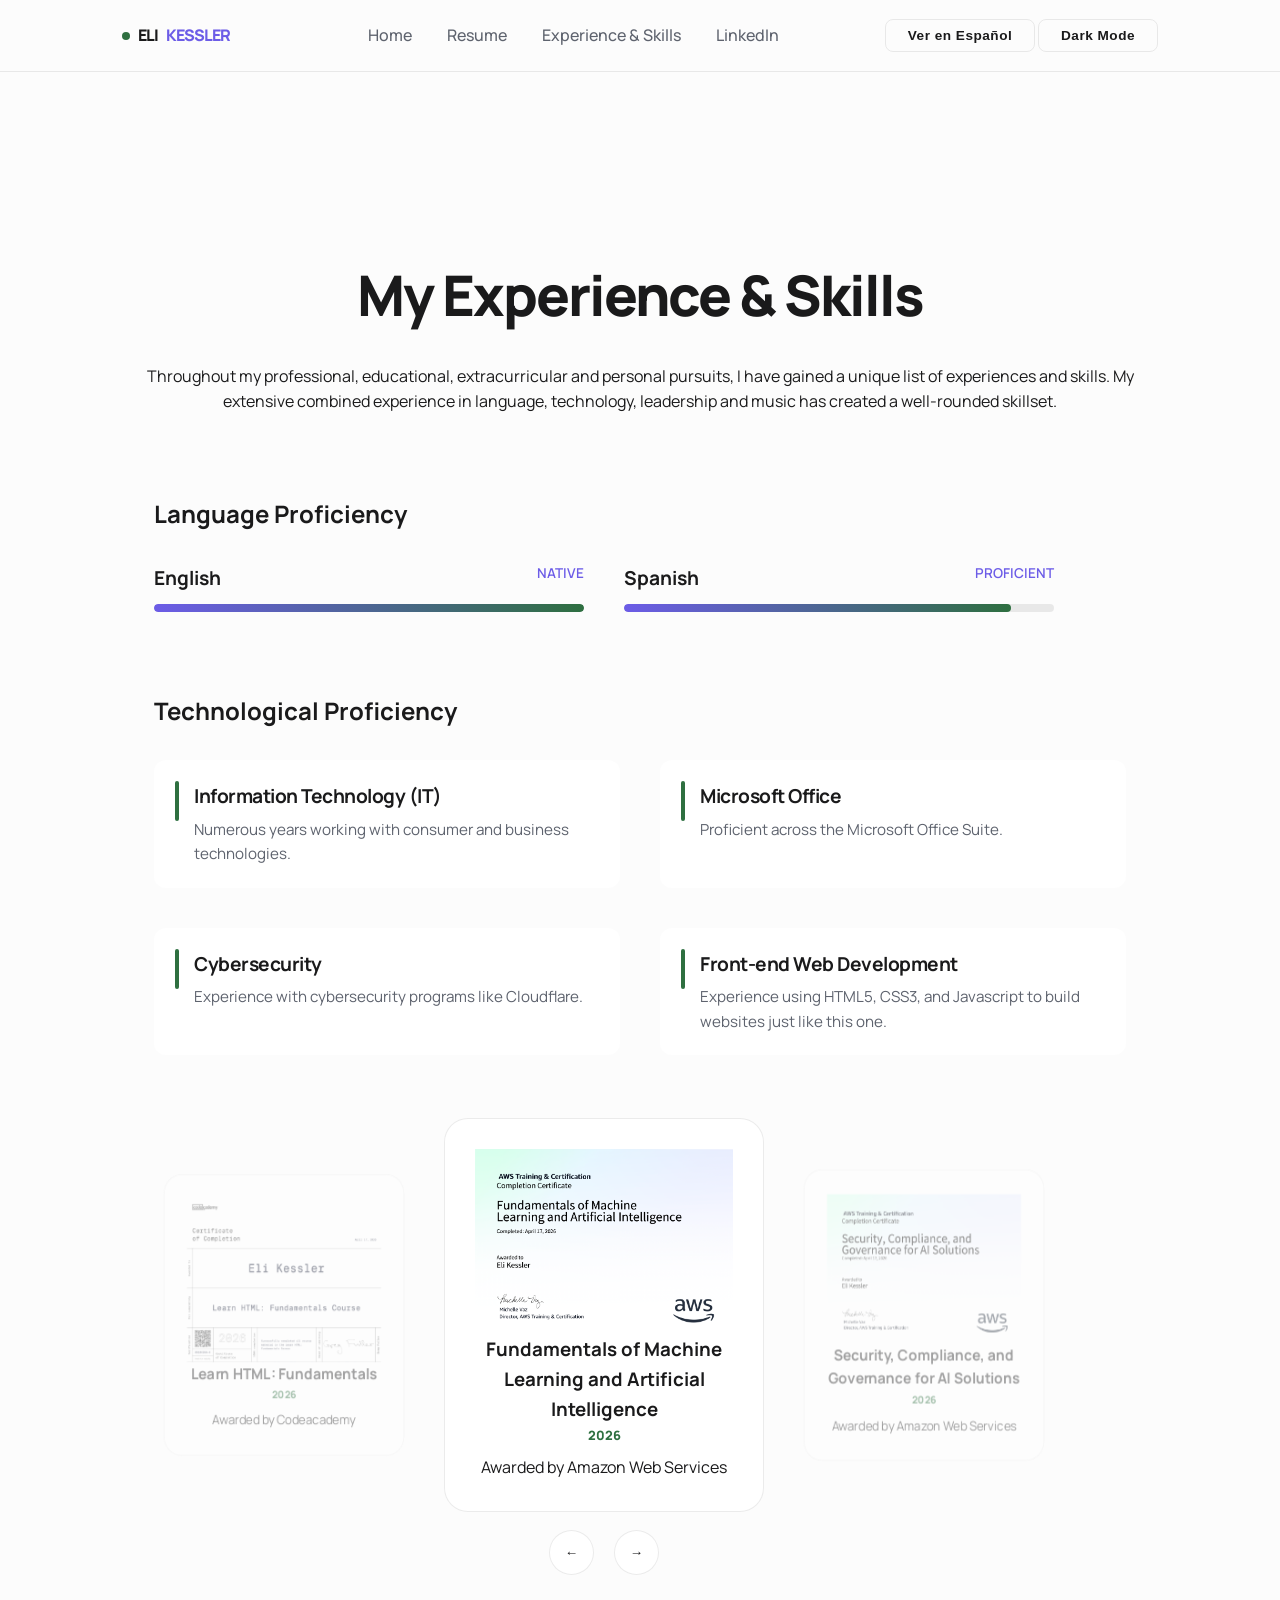
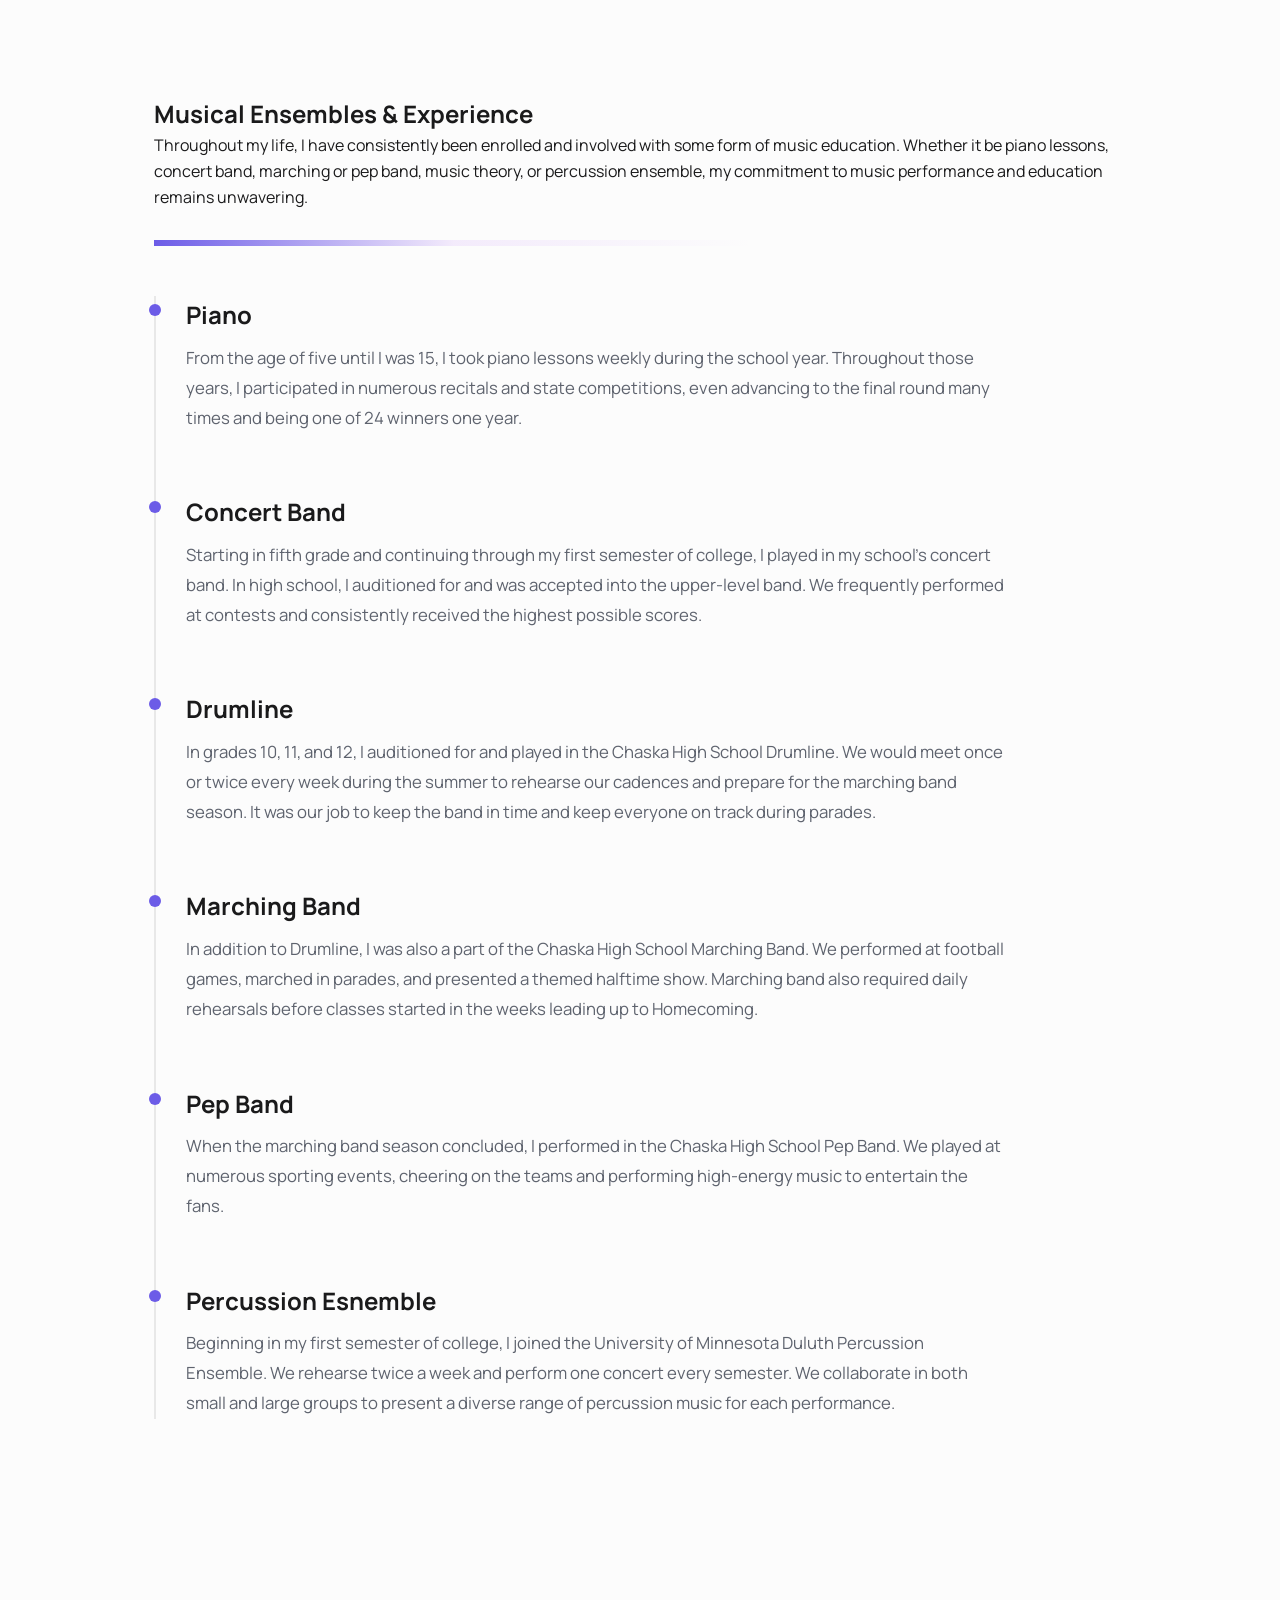
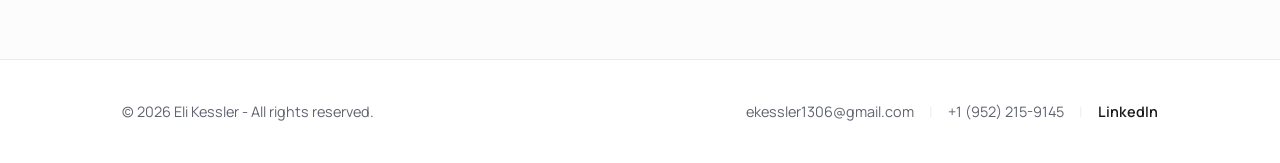
==== experience.html @ dd764b39 "Update experience.html" ====
<!DOCTYPE html>
<html lang="en">
<head>
    <meta charset="UTF-8">
    <meta name="viewport" content="width=device-width, initial-scale=1.0">
    <title>Eli Kessler | Portfolio</title>
    <link rel="stylesheet" href="css/style.css">
    <script>
        (function() {
            const savedTheme = localStorage.getItem('theme') || 'light';
            document.documentElement.setAttribute('data-theme', savedTheme);
        })();
    </script>
</head>
<body>

<header class="main-header">
    <div class="header-container">
        <a href="/" class="logo">
            <span class="logo-dot"></span> ELI<span>KESSLER</span>
        </a>

        <nav class="nav-links">
            <a href="/" data-en="Home" data-es="Inicio">Home</a>
            <a href="resume" data-en="Resume" data-es="Currículum">Resume</a>
            <a href="experience" data-en="Experience & Skills" data-es="Experiencia y Habilidades">Experience & Skills</a>
            <a href="https://linkedin.com/in/kesslere" target="_blank" class="nav-linkedin">LinkedIn</a>
        </nav>

        <div class="header-actions">
            <div class="page-settings">
                <button id="lang-toggle" class="settings-btn lang-btn">
                    <span id="lang-label" data-en="Ver en Español" data-es="View in English">Ver en Español</span>
                </button>
                <button id="theme-toggle" class="settings-btn theme-btn">
                    <span id="theme-label" data-en="Dark Mode" data-es="Modo Oscuro">Dark Mode</span>
                </button>
            </div>

            <button id="menu-toggle" class="mobile-menu-toggle" aria-label="Menu">
                <span id="menu-icon">☰</span>
            </button>
        </div>
    </div>
</header>

<div id="mobile-overlay" class="mobile-overlay">
    <nav class="mobile-nav-links">
        <a href="/" data-en="Home" data-es="Inicio">Home</a>
        <a href="resume" data-en="Resume" data-es="Currículum">Resume</a>
        <a href="experience" data-en="Experience & Skills" data-es="Experiencia y Habilidades">Experience & Skills</a>
        <a href="https://linkedin.com/in/kesslere" target="_blank">LinkedIn</a>
    </nav>
</div>

<main class="experience-page">
  <section class="experience-intro">
    <h1 data-en="My Experience & Skills" data-es="Mis Experiencias y Habilidades">
        Experience & Projects
    </h1>
    <p data-en="Throughout my professional, educational, extracurricular and personal pursuits, I have gained a unique list of experiences and skills. My extensive combined experience in language, technology, leadership and music has created a well-rounded skillset." data-es="A lo largo de mis actividades profesionales, educativas, extracurriculares y personales, he obtenido una lista única de experiencias y habilidades. Mi extensa experiencia en idiomas, tecnología, liderazgo y música ha creado un conjunto de competencias muy completo.">
        Throughout my professional, educational, extracurricular and personal pursuits, I have gained a unique list of experiences and skills. My extensive experience in language, technology, leadership and music has created a well-rounded skillset.
    </p>
</section>

    <section class="language-section">
    <div class="section-header-music">
        <h2 data-en="Language Proficiency" data-es="Competencia Lingüística">Language Proficiency</h2>
        <div class="header-line"></div>
    </div>

    <div class="language-grid">
        <div class="lang-item">
            <div class="lang-info">
                <span class="lang-name" data-en="English" data-es="Inglés">English</span>
                <span class="lang-level" data-en="Native" data-es="Nativo">Native</span>
            </div>
            <div class="progress-bar">
                <div class="progress-fill" data-percent="100%"></div>
             </div>
        </div>

        <div class="lang-item">
            <div class="lang-info">
                <span class="lang-name" data-en="Spanish" data-es="Español">Spanish</span>
                <span class="lang-level" data-en="Proficient" data-es="Competente">Proficient</span>
            </div>
            <div class="progress-bar">
                <div class="progress-fill" data-percent="90%"></div>
            </div>
        </div>
    </div>

</section>
   <section class="tech-section">
    <div class="section-header-music">
        <h2 data-en="Technological Proficiency" data-es="Competencia Tecnológica">Technological Proficiency</h2>
        <div class="header-line"></div>
    </div>

    <div class="tech-list-container">
        <div class="tech-item">
            <div class="tech-accent"></div>
            <div class="tech-details">
                <h3 data-en="Information Technology (IT)" data-es="Tecnologías de la Información (TI)">Information Technology (IT)</h3>
                <p data-en="Numerous years working with consumer and business technologies." data-es="Numerosos años trabajando con tecnologías empresariales y de consumo.">Numerous years working with consumer and business technologies.</p>
            </div>
        </div>

        <div class="tech-item">
            <div class="tech-accent"></div>
            <div class="tech-details">
                <h3 data-en="Microsoft Office" data-es="Microsoft Office">Microsoft Office</h3>
                <p data-en="Proficient across the Microsoft Office Suite." data-es="Competente con la suite de Microsoft Office.">Proficient across the Microsoft Office Suite.</p>
            </div>
        </div>

        <div class="tech-item">
            <div class="tech-accent"></div>
            <div class="tech-details">
                <h3 data-en="Cybersecurity" data-es="Ciberseguridad">Cybersecurity</h3>
                <p data-en="Experience with cybersecurity programs like Cloudflare." data-es="Experiencia con programas de ciberseguridad como Cloudflare.">Experience with cybersecurity programs like Cloudflare.</p>
            </div>
        </div>

        <div class="tech-item">
            <div class="tech-accent"></div>
            <div class="tech-details">
                <h3 data-en="Front-end Web Development" data-es="Desarrollo Web Front-end">Front-end Web Development</h3>
                <p data-en="Experience using HTML5, CSS3, and Javascript to build websites just like this one." data-es="Experiencia utilizando HTML5, CSS3 y JavaScript para desarrollar sitios web como este.">Experience using HTML5, CSS3, and Javascript to build websites just like this one.</p>
            </div>
        </div>
    </div>

<div class="gallery-wrapper">
    <div class="badge-gallery-container">
        <div class="slider-controls">
            <button id="prevBadge" class="slider-btn">←</button>
            <button id="nextBadge" class="slider-btn">→</button>
        </div>

        <div class="badge-slider">
            <div class="badge-item active" data-index="0">
             <img src="assets/AIML.png" alt="Fundamentals of Machine Learning and Artificial Intelligence" class="badge-img">
                <h3 data-en="Fundamentals of Machine Learning and Artificial Intelligence" data-es="Fundamentos de Aprendizaje Automático e Inteligencia Artificial">Fundamentals of Machine Learning and Artificial Intelligence</h3>
                <span class="badge-year">2026</span>
                <p data-en="Awarded by Amazon Web Services" data-es="Otorgado por Amazon Web Services">Awarded by Amazon Web Services</p>
            </div>

            <div class="badge-item next" data-index="1">
                <img src="assets/Security.png" alt="Security, Compliance, and Governance for AI Solutions" class="badge-img">
                <h3 data-en="Security, Compliance, and Governance for AI Solutions" data-es="Seguridad, Cumplimiento y Gobernanza para Soluciones de IA">Security, Compliance, and Governance for AI Solutions</h3>
                <span class="badge-year">2026</span>
                <p data-en="Awarded by Amazon Web Services" data-es="Otorgado por Amazon Web Services">Awarded by Amazon Web Services</p>
            </div>

            <div class="badge-item hidden" data-index="2">
                <img src="assets/ResAI.png" alt="Responsible Artificial Intelligence Practices" class="badge-img">
                <h3 data-en="Responsible Artificial Intelligence Practices" data-es="Practicas Responsables del Inteligencia Artificial">Responsible Artificial Intelligence Practices</h3>
                <span class="badge-year">2026</span>
                <p data-en="Awarded by Amazon Web Services" data-es="Otorgado por Amazon Web Services"> Awarded by Amazon Web Services</p>
            </div>
            <div class="badge-item hidden" data-index="3">
                <img src="assets/Cyber.png" alt="AWS Security Best Practices: Network Infrastructure" class="badge-img">
                <h3 data-en="AWS Security Best Practices: Network Infrastructure" data-es="Mejores Prácticas de Seguridad de AWS: Infraestructura de Red">AWS Security Best Practices: Network Infrastructure</h3>
                <span class="badge-year">2026</span>
                <p data-en="Awarded by Amazon Web Services" data-es="Otorgado por Amazon Web Services"> Awarded by Amazon Web Services</p>
            </div>
             <div class="badge-item hidden" data-index="4">
                <img src="assets/CSS.png" alt="Codeacademy CSS Fundamentals" class="badge-img">
                <h3 data-en="Learn CSS: Fundamentals" data-es="Aprendizaje de CSS: Fundamentos">Learn CSS: Fundamentals</h3>
                <span class="badge-year">2026</span>
                <p data-en="Awarded by Codeacademy" data-es="Otorgado por Codeacademy"> Awarded by Codeacademy</p>
            </div>
             <div class="badge-item hidden" data-index="5">
                <img src="assets/HTML.png" alt="Codeacademy HTML Fundamentals" class="badge-img">
                <h3 data-en="Learn HTML: Fundamentals" data-es="Aprendizaje de HTML: Fundamentos">Learn HTML: Fundamentals</h3>
                <span class="badge-year">2026</span>
                <p data-en="Awarded by Codeacademy" data-es="Otorgado por Codeacademy"> Awarded by Codeacademy</p>
            </div>
        </div>
    </div>
</div>
</section>
  <section class="music-section">
    <div class="section-header-music">
        <h2 data-en="Musical Ensembles & Experience" data-es="Experiencia y Conjuntos Musicales">Musical Ensembles & Experience</h2>
        <p class="section-summary" data-en="Throughout my life, I have consistently been enrolled and involved with some form of music education. Whether it be piano lessons, concert band, marching or pep band, music theory, or percussion ensemble, my commitment to music performance and education remains unwavering." data-es="A lo largo de mi vida, he estado constantemente inscrito e involucrado en alguna forma de educación musical. Ya sea en lecciones de piano, banda de concierto, banda de marcha o de animación, teoría musical o ensamble de percusión, mi compromiso con la interpretación y la educación musical se mantiene inquebrantable.">
            Throughout my life, I have consistently been enrolled and involved with some form of music education. Whether it be piano lessons, concert band, marching or pep band, music theory, or percussion ensemble, my commitment to music performance and education remains unwavering. </p>
        <div class="header-line"></div>
    </div>
<div class="music-divider"></div>
    <div class="music-experience">
        <div class="music-item">
            <div class="music-header">
                <h3 data-en="Piano" data-es="Piano">Piano</h3>
            </div>
            <div class="music-content">
                <p data-en="From the age of five until I was 15, I took piano lessons weekly during the school year. Throughout those years, I participated in numerous recitals and state competitions, even advancing to the final round many times and being one of 24 winners one year." data-es="Desde los 5 hasta los 15 años, tomé lecciones semanales de piano durante el año escolar. A lo largo de esos años, participé en numerosos recitales y competencias estatales, llegando a la ronda final en muchas ocasiones y siendo uno de los 24 ganadores en un año.">From the age of five until I was 15, I took piano lessons weekly during the school year. Throughout those years, I participated in numerous recitals and state competitions, even advancing to the final round many times and being one of 24 winners one year.</p>
            </div>
        </div>
                <div class="music-item">
            <div class="music-header">
                <h3 data-en="Concert Band" data-es="Banda de Concerto">Concert Band</h3>
            </div>
            <div class="music-content">
                <p data-en="Starting in fifth grade and continuing through my first semester of college, I played in my school's concert band. In high school, I auditioned for and was accepted into the upper-level band. We frequently performed at contests and consistently received the highest possible scores." data-es="Desde el quinto grado hasta mi primer semestre de la universidad, toqué en la banda de concierto de mi institución. En la escuela secundaria, hice una audición para la banda de nivel avanzado y fui aceptado. Participamos frecuentemente en concursos y recibimos las calificaciones más altas.">Starting in fifth grade and continuing through my first semester of college, I played in my school's concert band. In high school, I auditioned for and was accepted into the upper-level band. We frequently performed at contests and consistently received the highest possible scores.</p>
            </div>
        </div>
                <div class="music-item">
            <div class="music-header">
                <h3 data-en="Drumline" data-es="Línea de Percusión (Drumline)">Drumline</h3>
            </div>
            <div class="music-content">
                <p data-en="In grades 10, 11, and 12, I auditioned for and played in the Chaska High School Drumline. We would meet once or twice every week during the summer to rehearse our cadences and prepare for the marching band season. It was our job to keep the band in time and keep everyone on track during parades." data-es="Durante los grados 10, 11 y 12, hice audiciones para la línea de percusión (Drumline) de Chaska High School y logré formar parte de ella. Nos reuníamos una o dos veces por semana durante el verano para ensayar nuestras cadencias y prepararnos para la temporada de la banda de marcha. Nuestra labor era mantener el tiempo de la banda y asegurar que todos siguieran el ritmo durante los desfiles.">In grades 10, 11, and 12, I auditioned for and played in the Chaska High School Drumline. We would meet once or twice every week during the summer to rehearse our cadences and prepare for the marching band season. It was our job to keep the band in time and keep everyone on track during parades.</p>
            </div>
        </div>
                <div class="music-item">
            <div class="music-header">
                <h3 data-en="Marching Band" data-es="Banda de Marcha">Marching Band</h3>
            </div>
            <div class="music-content">
                <p data-en="In addition to Drumline, I was also a part of the Chaska High School Marching Band. We performed at football games, marched in parades, and presented a themed halftime show. Marching band also required daily rehearsals before classes started in the weeks leading up to Homecoming." data-es="Además de Drumline, también formé parte de la banda de marcha de Chaska High School. Nos presentábamos en partidos de fútbol americano, desfilábamos en paradas y realizábamos un espectáculo temático durante el medio tiempo. La banda de marcha también requería ensayos diarios antes del inicio de las clases durante las semanas previas a Homecoming.">In addition to Drumline, I was also a part of the Chaska High School Marching Band. We performed at football games, marched in parades, and presented a themed halftime show. Marching band also required daily rehearsals before classes started in the weeks leading up to Homecoming.</p>
            </div>
        </div>
                <div class="music-item">
            <div class="music-header">
                <h3 data-en="Pep Band" data-es="Banda de Animación (Pep Band)">Pep Band</h3>
            </div>
            <div class="music-content">
                <p data-en="When the marching band season concluded, I performed in the Chaska High School Pep Band. We played at numerous sporting events, cheering on the teams and performing high-energy music to entertain the fans." data-es="Cuando terminaba la temporada de la banda de marcha, participaba en la banda de animación (Pep Band) de Chaska High School. Tocábamos en numerosos eventos deportivos, animando a los equipos e interpretando música animada para entretener a los aficionados.">When the marching band season concluded, I performed in the Chaska High School Pep Band. We played at numerous sporting events, cheering on the teams and performing high-energy music to entertain the fans.</p>
            </div>
        </div>
                <div class="music-item">
            <div class="music-header">
                <h3 data-en="Percussion Esnemble" data-es="Conjunto de Percusión">Percussion Ensemble</h3>
            </div>
            <div class="music-content">
                <p data-en="Beginning in my first semester of college, I joined the University of Minnesota Duluth Percussion Ensemble. We rehearse twice a week and perform one concert every semester. We collaborate in both small and large groups to present a diverse range of percussion music for each performance." data-es="Desde mi primer semestre en la universidad, me uní al Conjúnto de Percusión de la Universidad de Minnesota Duluth. Ensayamos dos veces por semana y realizamos un concierto cada semestre. Colaboramos tanto en grupos pequeños como grandes para presentar una amplia gama de música de percusión en cada función.">Beginning in my first semester of college, I joined the University of Minnesota Duluth Percussion Ensemble. We rehearse twice a week and perform one concert every semester. We collaborate in both small and large groups to present a diverse range of percussion music for each performance.</p>
            </div>
        </div>

        </div>
</section>
</main>
<footer class="main-footer">
    <div class="footer-container">
        <div class="footer-info">
            <p>&copy; 2026 Eli Kessler - <span data-en="All rights reserved." data-es="Todos los derechos reservados.">All rights reserved.</span></p>
        </div>
        <div class="footer-contact">
           <a href="mailto:ekessler1306@gmail.com"> ekessler1306@gmail.com</a>
            <span class="separator">|</span>
            <p>+1 (952) 215-9145</p>
            <span class="separator">|</span>
            <a href="https://linkedin.com/in/kesslere" target="_blank" class="contact-link">
                <span data-en="LinkedIn" data-es="LinkedIn">LinkedIn</span>
            </a>
    </div>
</footer>
<script src="js/script.js"></script>
</body>
</html>
---- css/style.css ----
/* --- FONTS --- */
@font-face {
    font-family: 'Manrope';
    src: url('../fonts/Manrope-VariableFont_wght.ttf') format('truetype-variations');
    font-weight: 200 800;
    font-style: normal;
    font-display: swap;
}

/* --- VARIABLES --- */
:root {
    --bg: #fcfcfc;
    --bg-card: #ffffff;
    --text: #1a1a1b;
    --text-dim: #5e636e;
    --acc-green: #2e6f40;
    --acc-purple: #6c5ce7;
    --border: rgba(0, 0, 0, 0.08);
    --header-bg: rgba(252, 252, 252, 0.85);
}

[data-theme="dark"] {
    --bg: #0d1117;
    --bg-card: #161b22;
    --text: #f0f6fc;
    --text-dim: #8b949e;
    --acc-green: #3fb950;
    --acc-purple: #a29bfe;
    --border: rgba(240, 246, 252, 0.1);
    --header-bg: rgba(13, 17, 23, 0.85);
}

/* --- RESET & BASE --- */
* {
    margin: 0;
    padding: 0;
    box-sizing: border-box;
}

body {
    font-family: 'Manrope', sans-serif;
    background-color: var(--bg);
    color: var(--text);
    line-height: 1.6;
    transition: background 0.3s ease;
    padding-top: 70px;
    margin: 0;
    animation: fadeIn 0.8s ease-out;
}

/* --- UPDATED HEADER --- */
.main-header {
    position: fixed;
    top: 0;
    left: 0;
    width: 100%;
    z-index: 9999;
    background-color: var(--header-bg); 
    backdrop-filter: blur(10px);
    border-bottom: 1px solid var(--border);
    transition: transform 0.3s ease-in-out;
}

.logo, .nav-links a {
    color: var(--text);
}

.header-settings, 
.mobile-menu-toggle {
    display: flex;
    align-items: center;
    justify-content: center;
}

.header-container {
    max-width: 1100px;
    margin: 0 auto;
    padding: 1.2rem 2rem;
    display: flex;
    justify-content: space-between;
    align-items: center;
}

.logo {
    text-decoration: none;
    color: var(--text);
    font-weight: 800;
    letter-spacing: -1px;
    display: flex;
    align-items: center;
    gap: 8px;
}

.logo span {
    color: var(--acc-purple);
}

.logo-dot {
    height: 8px;
    width: 8px;
    background: var(--acc-green);
    border-radius: 50%;
}

.nav-links a {
    text-decoration: none;
    color: var(--text-dim);
    font-weight: 500;
    margin-left: 2rem;
    transition: 0.2s;
    position: relative;
}

.nav-links a:hover {
    color: var(--acc-green);
}

.nav-links a::after {
    content: '';
    position: absolute;
    width: 0;
    height: 2px;
    bottom: -4px;
    left: 0;
    background-color: var(--acc-green);
    transition: width 0.3s ease;
}

.nav-links a:hover::after {
    width: 100%;
}

/* --- HERO SECTION --- */
.hero {
    height: 100vh;
    display: flex;
    align-items: center;
    justify-content: center;
    padding: 0 2rem;
    text-align: center;
}

.hero h1 {
    font-size: clamp(2.5rem, 8vw, 4.5rem);
    font-weight: 800;
    letter-spacing: -3px;
    margin-bottom: 1.5rem;
    line-height: 1.1;
}

.hero p {
    max-width: 600px;
    margin: 0 auto 2.5rem auto;
    color: var(--text-dim);
    font-size: 1.2rem;
}

/* --- BUTTONS --- */
.btn {
    padding: 0.8rem 1.8rem;
    border-radius: 12px;
    text-decoration: none;
    font-weight: 600;
    transition: 0.3s;
    display: inline-block;
    margin: 0 0.5rem;
}

.btn-primary {
    background: var(--acc-purple);
    color: white;
}

.btn-primary:hover {
    transform: translateY(-3px);
    box-shadow: 0 10px 20px rgba(108, 92, 231, 0.2);
}

.btn-secondary {
    border: 1px solid var(--border);
    color: var(--text);
}

.btn-secondary:hover {
    background: var(--border);
}

/* --- SETTINGS BTNS --- */
.settings-btn {
    min-width: 140px;
    font-size: 0.85rem;
    font-weight: 600;
    letter-spacing: 0.5px;
    padding: 8px 16px;
    border-radius: 8px;
    border: 1px solid var(--border);
    background: transparent;
    color: var(--text);
    cursor: pointer;
    transition: all 0.3s ease;
}

.settings-btn:hover {
    background: var(--acc-purple);
    color: white;
    border-color: var(--acc-purple);
}

.lang-btn {
    min-width: 150px;
    padding: 8px 16px;
    font-size: 0.85rem;
    font-weight: 600;
    display: inline-flex;
    align-items: center;
    justify-content: center;
    border: 1px solid var(--border);
    border-radius: 8px;
    background: transparent;
    color: var(--text);
    transition: all 0.3s ease;
}

.lang-btn:hover {
    background: var(--acc-purple);
    color: white;
    border-color: var(--acc-purple);
}

.theme-btn {
    min-width: 120px;
}

[data-theme="dark"] .settings-btn {
    color: var(--text);
    border-color: var(--border);
}

[data-theme="dark"] .settings-btn:hover {
    color: #ffffff;
    background: var(--acc-purple);
    border-color: var(--acc-purple);
}

/* --- UNIFIED MOBILE OPTIMIZATION --- */
@media (max-width: 768px) {
    .header-right, .header-actions {
        display: flex !important;
        flex-direction: row;
        align-items: center;
        gap: 12px;
        order: 2;
    }

    .header-settings, .page-settings {
        display: flex;
        gap: 8px;
        order: 1; 
    }

    .mobile-menu-toggle {
        display: flex !important;
        order: 2;
        padding: 5px;
        margin: 0;
    }

    .settings-btn, .lang-btn {
        min-width: auto !important;
        padding: 6px 12px;
        font-size: 0.75rem;
    }

    .header-container { padding: 1rem; }
    .nav-links { display: none !important; }
    .hero h1 { font-size: 2.8rem; letter-spacing: -1.5px; }
    .hero-btns { display: flex; flex-direction: column; gap: 1rem; }
    .btn { width: 100%; }
}

/* --- INTERACTION STATES --- */
@keyframes fadeIn {
    from { opacity: 0; transform: translateY(10px); }
    to { opacity: 1; transform: translateY(0); }
}

/* Scrollbar styling */
::-webkit-scrollbar {
    width: 8px;
}

::-webkit-scrollbar-track {
    background: var(--bg);
}

::-webkit-scrollbar-thumb {
    background: var(--border);
    border-radius: 10px;
}

::-webkit-scrollbar-thumb:hover {
    background: var(--text-dim);
}

/* --- FOOTER --- */
.main-footer {
    margin-top: 100px;
    padding: 40px 0;
    background: var(--bg-card);
    border-top: 1px solid var(--border);
    color: var(--text-dim);
    font-size: 0.9rem;
}

.footer-container {
    max-width: 1100px;
    margin: 0 auto;
    padding: 0 2rem;
    display: flex;
    justify-content: space-between;
    align-items: center;
}

.footer-contact {
    display: flex;
    gap: 15px;
    align-items: center;
}

.contact-link {
    text-decoration: none;
    color: var(--text);
    font-weight: 600;
    transition: all 0.3s ease;
    display: inline-flex;
    align-items: center;
    gap: 4px;
}

.contact-link:hover {
    color: var(--acc-purple);
    transform: translateY(-2px);
}

.contact-link:active {
    color: var(--acc-green);
}

.separator {
    color: var(--border);
    user-select: none;
}

@media (max-width: 768px) {
    .footer-container {
        flex-direction: column;
        gap: 20px;
        text-align: center;
    }
}

.nav-linkedin {
    text-decoration: none;
    color: var(--text-dim);
    font-weight: 500;
    margin-left: 2rem;
    transition: var(--transition);
    position: relative;
}

.nav-links .nav-linkedin:hover {
    color: var(--acc-purple);
}

.nav-linkedin::after {
    content: '';
    position: absolute;
    width: 0;
    height: 2px;
    bottom: -4px;
    left: 0;
    background-color: var(--acc-purple);
    transition: width 0.3s ease;
}

.nav-linkedin:hover::after {
    width: 100%;
}

/* --- ABOUT SECTION --- */
.about-section {
    padding: 100px 2rem;
    max-width: 1100px;
    margin: 0 auto;
}

.about-container {
    display: grid;
    grid-template-columns: 1fr 2fr;
    gap: 4rem;
    align-items: center;
}

.about-image {
    position: relative;
    border-radius: 20px;
    overflow: hidden;
    box-shadow: 0 20px 40px rgba(0,0,0,0.08);
    transition: 0.3s ease;
}

.about-image::before {
    content: '';
    position: absolute;
    top: 10px;
    left: 10px;
    right: -10px;
    bottom: -10px;
    background: var(--acc-purple);
    border-radius: 20px;
    z-index: -1;
    opacity: 0.1;
    transition: 0.3s;
}

.about-image:hover {
    transform: translateY(-5px);
}

.about-image:hover::before {
    transform: translate(5px, 5px);
    opacity: 0.2;
}

.portrait-img {
    width: 100%;
    height: auto;
    object-fit: cover;
    display: block;
}

.about-text-box {
    background: var(--bg-card);
    padding: 3rem;
    border-radius: 20px;
    border: 1px solid var(--border);
    position: relative;
}

.about-text-box::after {
    content: '';
    position: absolute;
    left: 0;
    top: 3rem;
    bottom: 3rem;
    width: 4px;
    background-color: var(--acc-green);
    border-radius: 4px;
}

.about-text-box h2 {
    font-size: 2.5rem;
    font-weight: 800;
    margin-bottom: 1.5rem;
    color: var(--text);
    letter-spacing: -1.5px;
}

.about-text-box p {
    color: var(--text-dim);
    margin-bottom: 1rem;
    font-weight: 400;
}

.about-tags {
    margin-top: 2rem;
    display: flex;
    gap: 10px;
    flex-wrap: wrap;
}

.tag {
    padding: 6px 14px;
    border-radius: 20px;
    font-size: 0.8rem;
    font-weight: 700;
    text-transform: uppercase;
    letter-spacing: 1px;
    display: inline-block;
    white-space: nowrap;
    margin-bottom: 8px;
}

.tag-green {
    background: rgba(46, 111, 64, 0.1);
    color: var(--acc-green);
}

.tag-purple {
    background: rgba(108, 92, 231, 0.1);
    color: var(--acc-purple);
}

@media (max-width: 768px) {
    .about-container {
        grid-template-columns: 1fr;
        gap: 2rem;
    }

    .about-image {
        max-width: 300px;
        margin: 0 auto;
    }

    .about-text-box {
        padding: 2rem;
    }

    .about-text-box::after {
        left: 2rem;
        top: 0;
        right: 2rem;
        bottom: auto;
        width: auto;
        height: 3px;
    }
}

/* --- GLOBAL LINK RESET --- */
a {
    text-decoration: none;
    color: inherit;
}

/* --- HIDE MOBILE ELEMENTS ON DESKTOP --- */
#menu-toggle,
.mobile-only,
.mobile-overlay {
    display: none !important;
}

/* --- MOBILE STYLES --- */
@media (max-width: 768px) {
    #menu-toggle,
    .mobile-only {
        display: flex !important;
        align-items: center;
        justify-content: center;
    }

    .mobile-overlay {
        display: flex !important;
        position: fixed;
        top: -100%;
        left: 0;
        width: 100%;
        height: 100vh;
        background: var(--bg);
        z-index: 90;
        transition: top 0.4s cubic-bezier(0.4, 0, 0.2, 1);
        align-items: center;
        justify-content: center;
    }

    .mobile-overlay.active {
        top: 0;
    }

    .mobile-nav-links {
        display: flex;
        flex-direction: column;
        gap: 2rem;
        text-align: center;
    }

    .mobile-nav-links a {
        color: var(--text);
        font-size: 1.5rem;
        font-weight: 700;
        transition: color 0.3s ease;
    }

    .mobile-nav-links a:hover {
        color: var(--acc-purple);
    }
}

/* --- ACHIEVEMENT SPOTLIGHT --- */
.achievement-section {
    padding: 60px 2rem;
    max-width: 1100px;
    margin: 0 auto 100px auto;
}

.achievement-card {
    background: var(--bg-card);
    border: 1px solid var(--border);
    border-radius: 30px;
    padding: 4rem;
    position: relative;
    overflow: hidden;
    box-shadow: 0 30px 60px -12px rgba(0, 0, 0, 0.05);
}

.achievement-card::before {
    content: '';
    position: absolute;
    top: -50%;
    right: -10%;
    width: 300px;
    height: 300px;
    background: radial-gradient(circle, rgba(108, 92, 231, 0.05) 0%, rgba(0,0,0,0) 70%);
    z-index: 0;
}

.achievement-content {
    display: flex;
    align-items: center;
    gap: 4rem;
    position: relative;
    z-index: 1;
}

.badge-wrapper {
    flex: 0 0 200px;
    text-align: center;
}

.seal-image {
    width: 100%;
    height: auto;
    filter: drop-shadow(0 10px 20px rgba(0,0,0,0.1));
    transition: transform 0.5s cubic-bezier(0.175, 0.885, 0.32, 1.275);
}

.seal-image:hover {
    transform: scale(1.1) rotate(5deg);
}

.achievement-text h2 {
    font-size: 2rem;
    margin-bottom: 1rem;
    letter-spacing: -1px;
}

.accent-title {
    color: var(--acc-purple);
    text-transform: uppercase;
    font-size: 0.8rem;
    font-weight: 800;
    letter-spacing: 2px;
    margin-bottom: 0.5rem;
}

@media (max-width: 768px) {
    .achievement-card {
        padding: 2.5rem 1.5rem;
    }

    .achievement-content {
        flex-direction: column;
        gap: 2rem;
        text-align: center;
    }

    .badge-wrapper {
        flex: 0 0 150px;
    }
}

/* --- RESUME PAGE --- */
.resume-page {
    max-width: 900px;
    margin: 120px auto 100px auto;
    padding: 0 2rem;
}

.download-container {
    display: flex;
    gap: 20px;
    margin-bottom: 80px;
    justify-content: center;
}

.download-btn {
    display: flex;
    align-items: center;
    gap: 15px;
    padding: 15px 25px;
    background: var(--bg-card);
    border: 1px solid var(--border);
    border-radius: 12px;
    text-decoration: none;
    transition: all 0.3s ease;
    min-width: 220px;
}

.download-btn:hover {
    border-color: var(--acc-purple);
    transform: translateY(-3px);
    box-shadow: 0 10px 20px rgba(0,0,0,0.05);
}

.btn-icon {
    font-size: 1.5rem;
    color: var(--acc-purple);
}

.btn-text {
    display: flex;
    flex-direction: column;
}

.btn-text small {
    font-size: 0.7rem;
    text-transform: uppercase;
    color: var(--text-dim);
}

.btn-text strong {
    color: var(--text);
    font-size: 1rem;
}

.resume-group {
    margin-bottom: 60px;
}

.section-title {
    font-size: 0.8rem;
    text-transform: uppercase;
    letter-spacing: 2px;
    color: var(--acc-green);
    margin-bottom: 30px;
    border-bottom: 1px solid var(--border);
    padding-bottom: 10px;
    margin-top: 60px;
}

.resume-item {
    margin-bottom: 40px;
}

.item-header {
    display: flex;
    justify-content: space-between;
    align-items: baseline;
    margin-bottom: 5px;
}

.item-header h3 {
    font-size: 1.3rem;
    color: var(--text);
}

.date {
    font-size: 0.9rem;
    color: var(--text-dim);
    font-weight: 500;
}

.subtitle {
    color: var(--acc-purple);
    font-weight: 600;
    margin-bottom: 10px;
}

.resume-list {
    padding-left: 20px;
    color: var(--text-dim);
    line-height: 1.6;
}

.resume-list li {
    margin-bottom: 8px;
}

@media (max-width: 600px) {
    .download-container {
        flex-direction: column;
    }

    .item-header {
        flex-direction: column;
        gap: 5px;
    }
}

.skills-awards-grid {
    display: grid;
    grid-template-columns: 1.2fr 0.8fr;
    gap: 4rem;
}

.skills-cloud {
    display: flex;
    flex-wrap: wrap;
    gap: 10px;
}

@media (max-width: 768px) {
    .skills-awards-grid {
        grid-template-columns: 1fr;
        gap: 2rem;
    }
}

/* --- EXPERIENCE PAGE STYLES --- */
.experience-page {
    margin-top: 180px;
    padding: 0 2rem;
    max-width: 1100px;
    margin-left: auto;
    margin-right: auto;
    min-height: calc(100vh - 300px);
    display: flex;
    flex-direction: column;
}

.experience-intro {
    text-align: center;
    margin-bottom: 80px;
}

.experience-intro h1 {
    font-size: 3.5rem;
    font-weight: 800;
    letter-spacing: -2px;
    margin-bottom: 1.5rem;
    color: var(--text);
}

.intro-description {
    max-width: 700px;
    margin: 0 auto;
    font-size: 1.1rem;
    line-height: 1.8;
    color: var(--text-dim);
}

.project-grid {
    display: grid;
    grid-template-columns: repeat(auto-fill, minmax(350px, 1fr));
    gap: 30px;
}

@media (max-width: 768px) {
    .experience-intro h1 {
        font-size: 2.5rem;
    }

    .project-grid {
        grid-template-columns: 1fr;
    }
}

/* --- VALUES SECTION --- */
.values-section {
    padding: 80px 2rem;
    max-width: 1200px;
    margin: 0 auto;
}

.section-header {
    text-align: center;
    margin-bottom: 50px;
}

.section-header h2 {
    font-size: 2.5rem;
    letter-spacing: -1px;
}

.values-grid {
    display: grid;
    grid-template-columns: repeat(3, 1fr);
    gap: 30px;
}

.value-card {
    background: var(--bg-card);
    padding: 40px;
    border-radius: 20px;
    border: 1px solid var(--border);
    transition: transform 0.3s ease, border-color 0.3s ease;
}

.value-card:hover {
    transform: translateY(-5px);
    border-color: var(--acc-purple);
}

.value-icon {
    font-size: 2.5rem;
    margin-bottom: 20px;
}

.value-card h3 {
    font-size: 1.5rem;
    margin-bottom: 15px;
    color: var(--text);
}

.value-card p {
    font-size: 1rem;
    line-height: 1.7;
    color: var(--text-dim);
}

@media (max-width: 900px) {
    .values-grid {
        grid-template-columns: 1fr;
    }
}

/* --- CLEANED MUSIC SECTION --- */
.music-section {
    max-width: 1100px; 
    margin: 80px 0;
    padding: 0 2rem;
    text-align: left;
}

.music-experience {
    max-width: 850px;
    margin-left: 0;
    border-left: 2px solid var(--border); 
    padding-left: 30px;
    position: relative;
}

.music-item {
    position: relative;
    margin-bottom: 60px;
}

.music-item::before {
    content: '';
    position: absolute;
    left: -37px; 
    top: 8px;
    height: 12px;
    width: 12px;
    background: var(--acc-purple);
    border-radius: 50%;
    z-index: 5;
    transition: transform 0.3s ease, background-color 0.3s ease;
}

.music-item:hover::before {
    transform: scale(1.4);
    background-color: var(--acc-green);
}

.music-header h3 {
    font-size: 1.5rem;
    font-weight: 700;
    margin-bottom: 8px;
}

.music-content p {
    color: var(--text-dim);
    font-size: 1.05rem;
    line-height: 1.8;
}

.music-divider {
    height: 6px;
    width: 100%;
    max-width: 600px;
    margin: 30px 0 50px 0;
    background: linear-gradient(to right, var(--acc-purple), rgba(168, 85, 247, 0.1), transparent);
    border: none;
}

/* --- LANGUAGE SECTION --- */
.language-section {
    max-width: 1100px;
    margin-bottom: 80px;
    margin-left: 0;
    padding: 0 2rem;
    text-align: left;
}

.language-grid {
    display: grid;
    grid-template-columns: 1fr 1fr;
    gap: 40px;
    margin-top: 30px;
    max-width: 900px;
}

.lang-item {
    display: flex;
    flex-direction: column;
    gap: 10px;
}

.lang-info {
    display: flex;
    justify-content: space-between;
}

.lang-name {
    font-size: 1.2rem;
    font-weight: 700;
    color: var(--text);
}

.lang-level {
    font-size: 0.85rem;
    font-weight: 600;
    color: var(--acc-purple);
    text-transform: uppercase;
}

.progress-bar {
    width: 100%;
    height: 8px;
    background: var(--border);
    border-radius: 4px;
    overflow: hidden;
}

.progress-fill {
    height: 100%;
    background: linear-gradient(90deg, var(--acc-purple), var(--acc-green));
    border-radius: 4px;
    width: 0%;
    transition: width 1.5s cubic-bezier(0.22, 1, 0.36, 1);
}

.lang-narrative {
    margin-top: 40px;
    max-width: 800px;
}

.lang-narrative p {
    color: var(--text-dim);
    line-height: 1.8;
    font-size: 1.1rem;
    margin-bottom: 25px;
}

.lang-highlights {
    display: flex;
    gap: 12px;
    flex-wrap: wrap;
}

.highlight-tag {
    background: var(--bg-card);
    border: 1px solid var(--border);
    padding: 6px 14px;
    border-radius: 8px;
    font-size: 0.85rem;
    font-weight: 600;
    color: var(--text);
}

/* --- LEADERSHIP SECTION --- */
.leadership-section {
    max-width: 1100px;
    margin-bottom: 80px;
    margin-left: 0;
    padding: 0 2rem;
    text-align: left;
}

.leadership-summary {
    max-width: 800px;
    margin-bottom: 40px;
}

.leadership-summary p {
    color: var(--text-dim);
    line-height: 1.8;
    font-size: 1.1rem;
}

.leadership-grid {
    display: grid;
    grid-template-columns: repeat(auto-fit, minmax(300px, 1fr));
    gap: 25px;
    max-width: 1000px;
}

.lead-card {
    background: var(--bg-card);
    border: 1px solid var(--border);
    padding: 25px;
    border-radius: 16px;
    display: flex;
    gap: 20px;
    transition: all 0.3s ease;
}

.lead-card:hover {
    border-color: var(--acc-purple);
    transform: translateY(-5px);
    box-shadow: 0 10px 30px rgba(0,0,0,0.05);
}

.lead-icon {
    color: var(--acc-green);
    font-size: 1.2rem;
    padding-top: 2px;
}

.lead-text h3 {
    font-size: 1.1rem;
    font-weight: 700;
    color: var(--text);
    margin-bottom: 8px;
}

.lead-text p {
    font-size: 0.95rem;
    color: var(--text-dim);
    line-height: 1.6;
}

@media (max-width: 600px) {
    .leadership-grid {
        grid-template-columns: 1fr;
    }
}

/* --- TECH & BADGE GALLERY --- */
.tech-section {
    max-width: 1100px;
    margin-bottom: 120px;
    margin-left: 0;
    padding: 0 2rem;
    text-align: left;
}

.tech-summary { max-width: 800px; margin-bottom: 60px; }

.tech-skills-grid {
    display: flex;
    flex-wrap: wrap;
    gap: 12px;
    margin-top: 20px;
}

.tech-tag {
    padding: 8px 16px;
    background: var(--bg-card);
    border: 1px solid var(--border);
    border-radius: 8px;
    font-size: 0.9rem;
    font-weight: 600;
}

/* Slider Logic */
.badge-gallery-container {
    position: relative;
    max-width: 900px;
    height: 400px;
    display: flex;
    align-items: center;
    justify-content: center;
    perspective: 1000px;
}

.badge-slider {
    position: relative;
    width: 100%;
    height: 100%;
    display: flex;
    align-items: center;
    justify-content: center;
}

.badge-visual {
    width: 140px;
    height: 140px;
    margin: 0 auto 20px;
    display: flex;
    align-items: center;
    justify-content: center;
    overflow: hidden;
}

.badge-img {
    max-width: 100%;
    max-height: 100%;
    width: auto;
    height: auto;
    object-fit: contain;
    display: block;
}

.badge-item {
    position: absolute;
    width: 320px;
    max-height: 400px;
    background: var(--bg-card);
    border: 1px solid var(--border);
    padding: 30px;
    border-radius: 24px;
    text-align: center;
    transition: all 0.5s cubic-bezier(0.4, 0, 0.2, 1);
    opacity: 0;
    pointer-events: none;
    overflow: hidden;
}

.badge-item.active {
    opacity: 1;
    z-index: 10;
    transform: translateZ(0) scale(1);
    pointer-events: auto;
}

.badge-item.prev {
    opacity: 0.4;
    z-index: 5;
    transform: translateX(-100%) scale(0.8) rotateY(20deg);
    pointer-events: auto;
}

.badge-item.next {
    opacity: 0.4;
    z-index: 5;
    transform: translateX(100%) scale(0.8) rotateY(-20deg);
}

.badge-visual {
    font-size: 4rem;
    color: var(--acc-purple);
    margin-bottom: 15px;
}

.badge-year {
    display: block;
    font-size: 0.8rem;
    color: var(--acc-green);
    font-weight: 800;
    margin-bottom: 10px;
}

.slider-controls {
    position: absolute;
    bottom: -60px;
    display: flex;
    gap: 20px;
}

.slider-btn {
    background: var(--bg-card);
    border: 1px solid var(--border);
    color: var(--text);
    width: 45px;
    height: 45px;
    border-radius: 50%;
    cursor: pointer;
    transition: 0.3s;
}

.slider-btn:hover { background: var(--acc-purple); color: white; border-color: var(--acc-purple); }

/* --- TECH PROFICIENCY LIST --- */
.tech-section {
    max-width: 1100px;
    margin-bottom: 100px;
    margin-left: 0;
    padding: 0 2rem;
    text-align: left;
}

.tech-list-container {
    display: grid;
    grid-template-columns: 1fr 1fr; 
    gap: 40px;
    margin-top: 30px;
}

.tech-item {
    display: flex;
    gap: 15px;
    position: relative;
    padding: 20px;
    background: var(--bg-card);
    border-radius: 12px;
    border: 1px solid transparent;
    transition: all 0.3s ease;
}

.tech-item:hover {
    border-color: var(--border);
    transform: translateX(5px);
}

.tech-accent {
    width: 4px;
    height: 40px;
    background: var(--acc-green); 
    border-radius: 4px;
    flex-shrink: 0;
}

.tech-details h3 {
    font-size: 1.2rem;
    font-weight: 700;
    color: var(--text);
    margin-bottom: 6px;
    letter-spacing: -0.5px;
}

.tech-details p {
    color: var(--text-dim);
    font-size: 0.95rem;
    line-height: 1.6;
    max-width: 400px;
}

@media (max-width: 768px) {
    .tech-list-container {
        grid-template-columns: 1fr;
        gap: 20px;
    }
}

.gallery-wrapper {
    margin-top: 60px;
}

.about-divider {
    height: 1px;
    width: 100%;
    max-width: 800px;
    margin: 40px 0;
    background: linear-gradient(
        to right, 
        var(--acc-purple), 
        rgba(168, 85, 247, 0.2), 
        transparent
    );
    border: none;
}

.reveal {
    opacity: 0;
    transform: translateY(30px);
    transition: all 0.8s ease-out;
    visibility: hidden;
}

.reveal.active {
    opacity: 1;
    transform: translateY(0);
    visibility: visible;
}
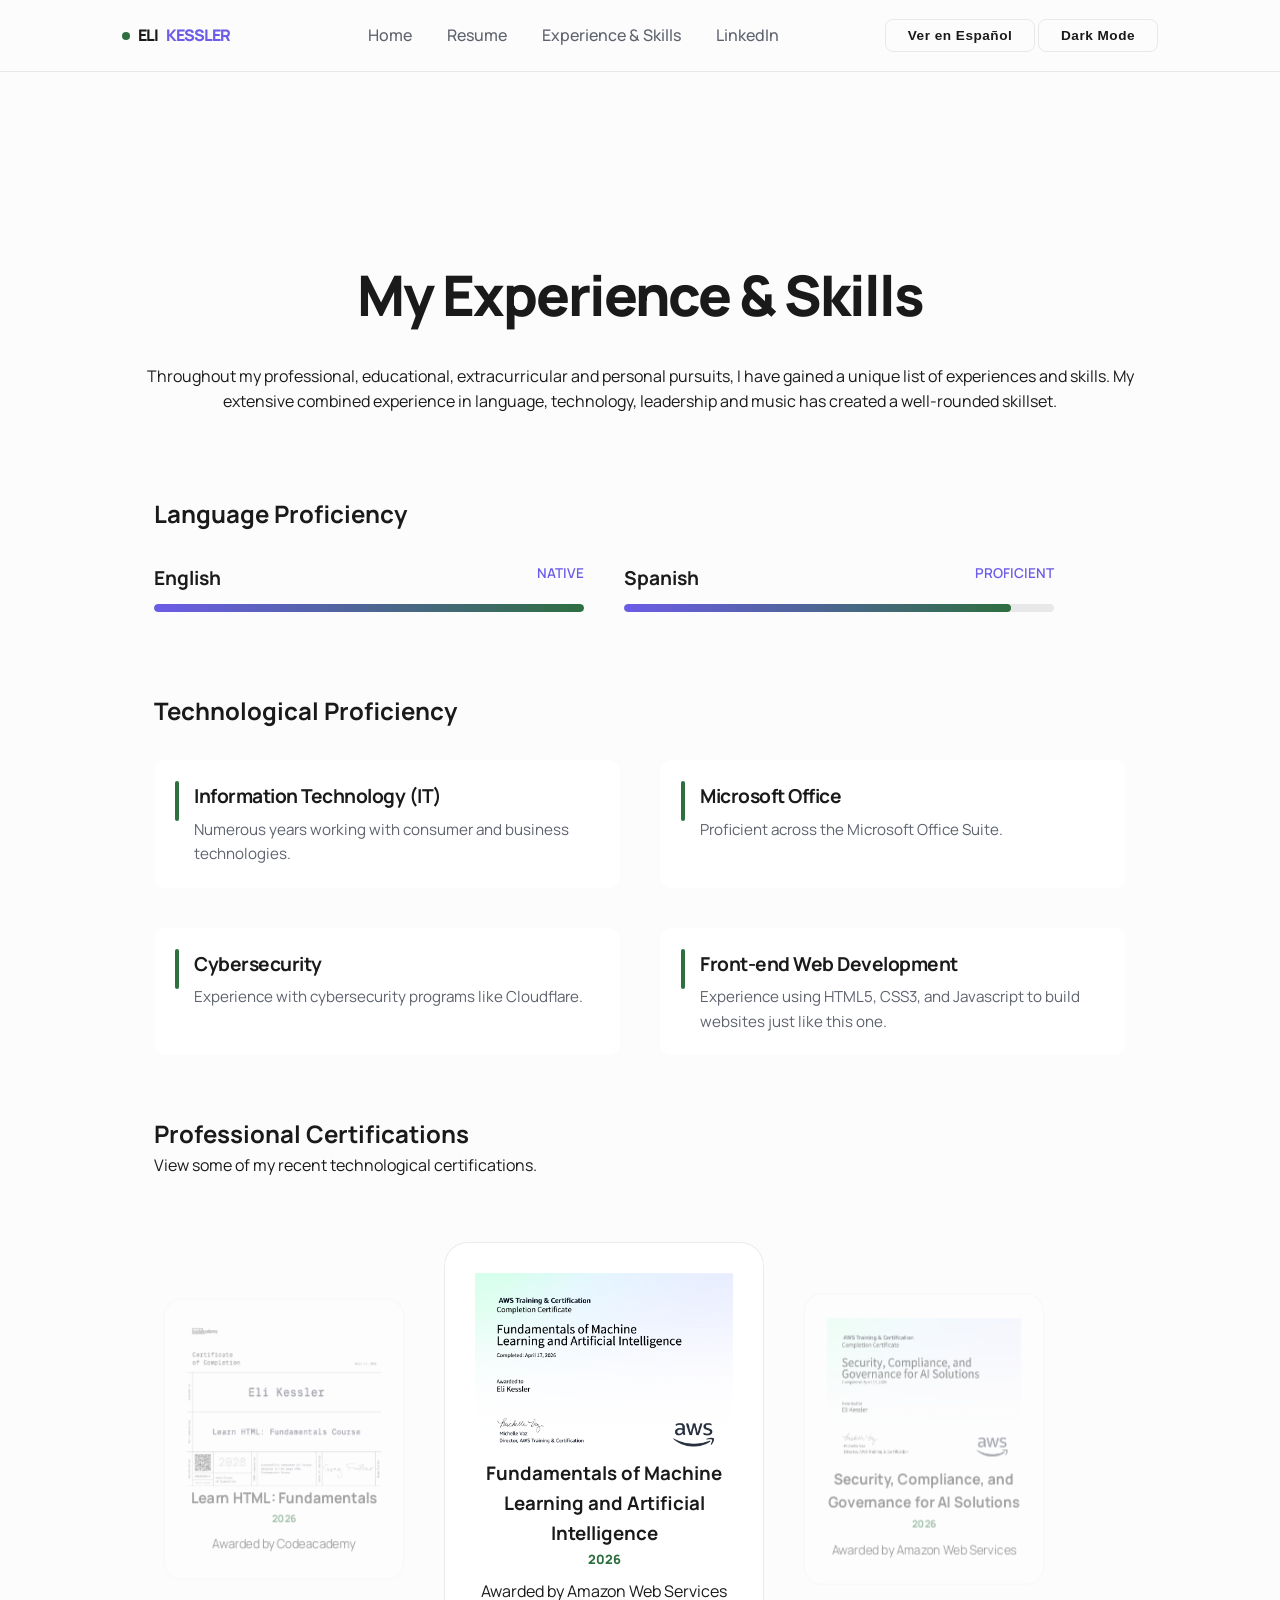
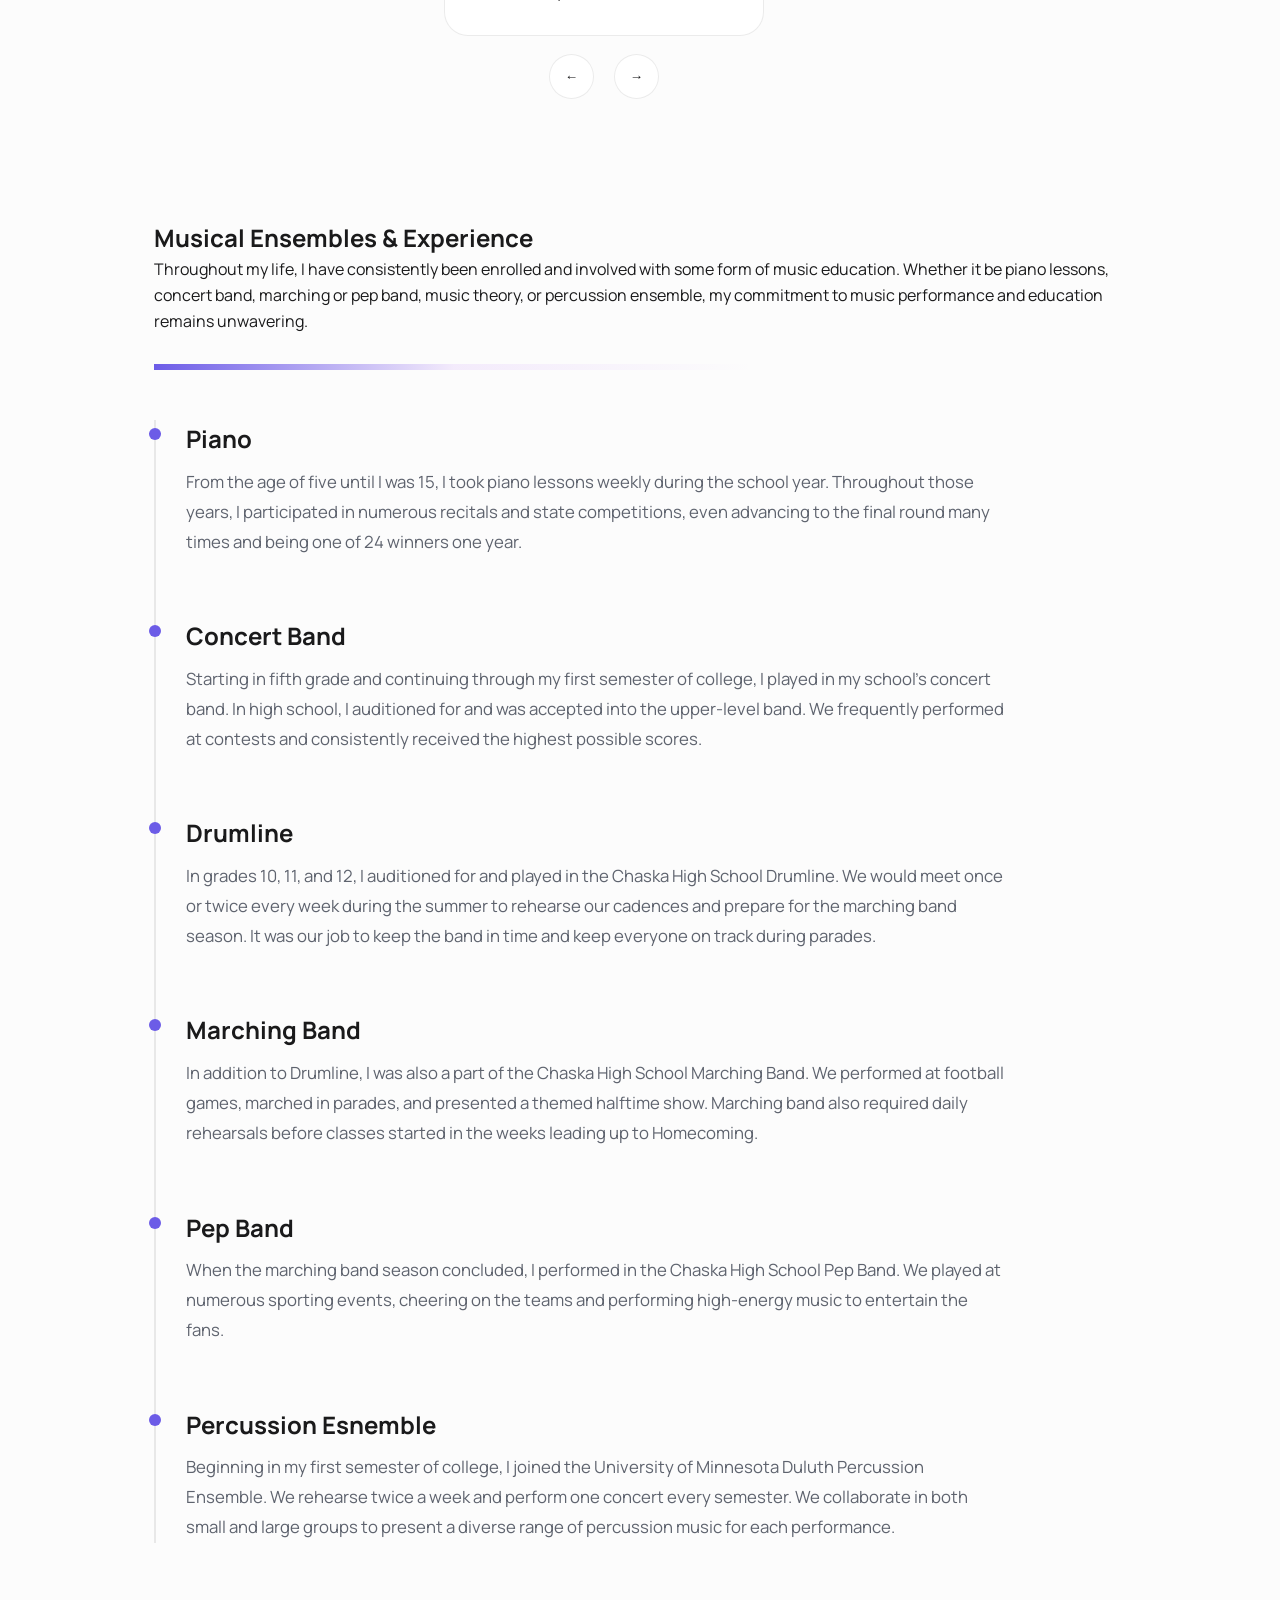
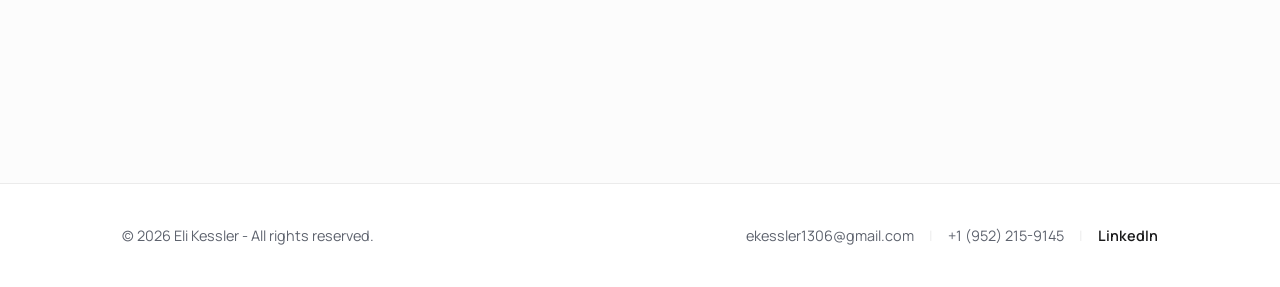
==== commit 595a14e9: "Update experience.html" ====
--- a/experience.html
+++ b/experience.html
@@ -131,7 +131,15 @@
             </div>
         </div>
     </div>
-
+<div class="gallery-wrapper">
+
+    <div class="section-header-music" style="margin-bottom: 40px;">
+        <h2 data-en="Professional Certifications" data-es="Certificaciones Profesionales">
+            Professional Certifications
+        </h2>
+        <p class="section-summary" data-en="View some of my recent technological certifications." data-es="Ve unos de mis certificaciónes technológicos recientes."> View some of my recent technological certifications.</p>
+        <div class="header-line"></div>
+    </div>
 <div class="gallery-wrapper">
     <div class="badge-gallery-container">
         <div class="slider-controls">
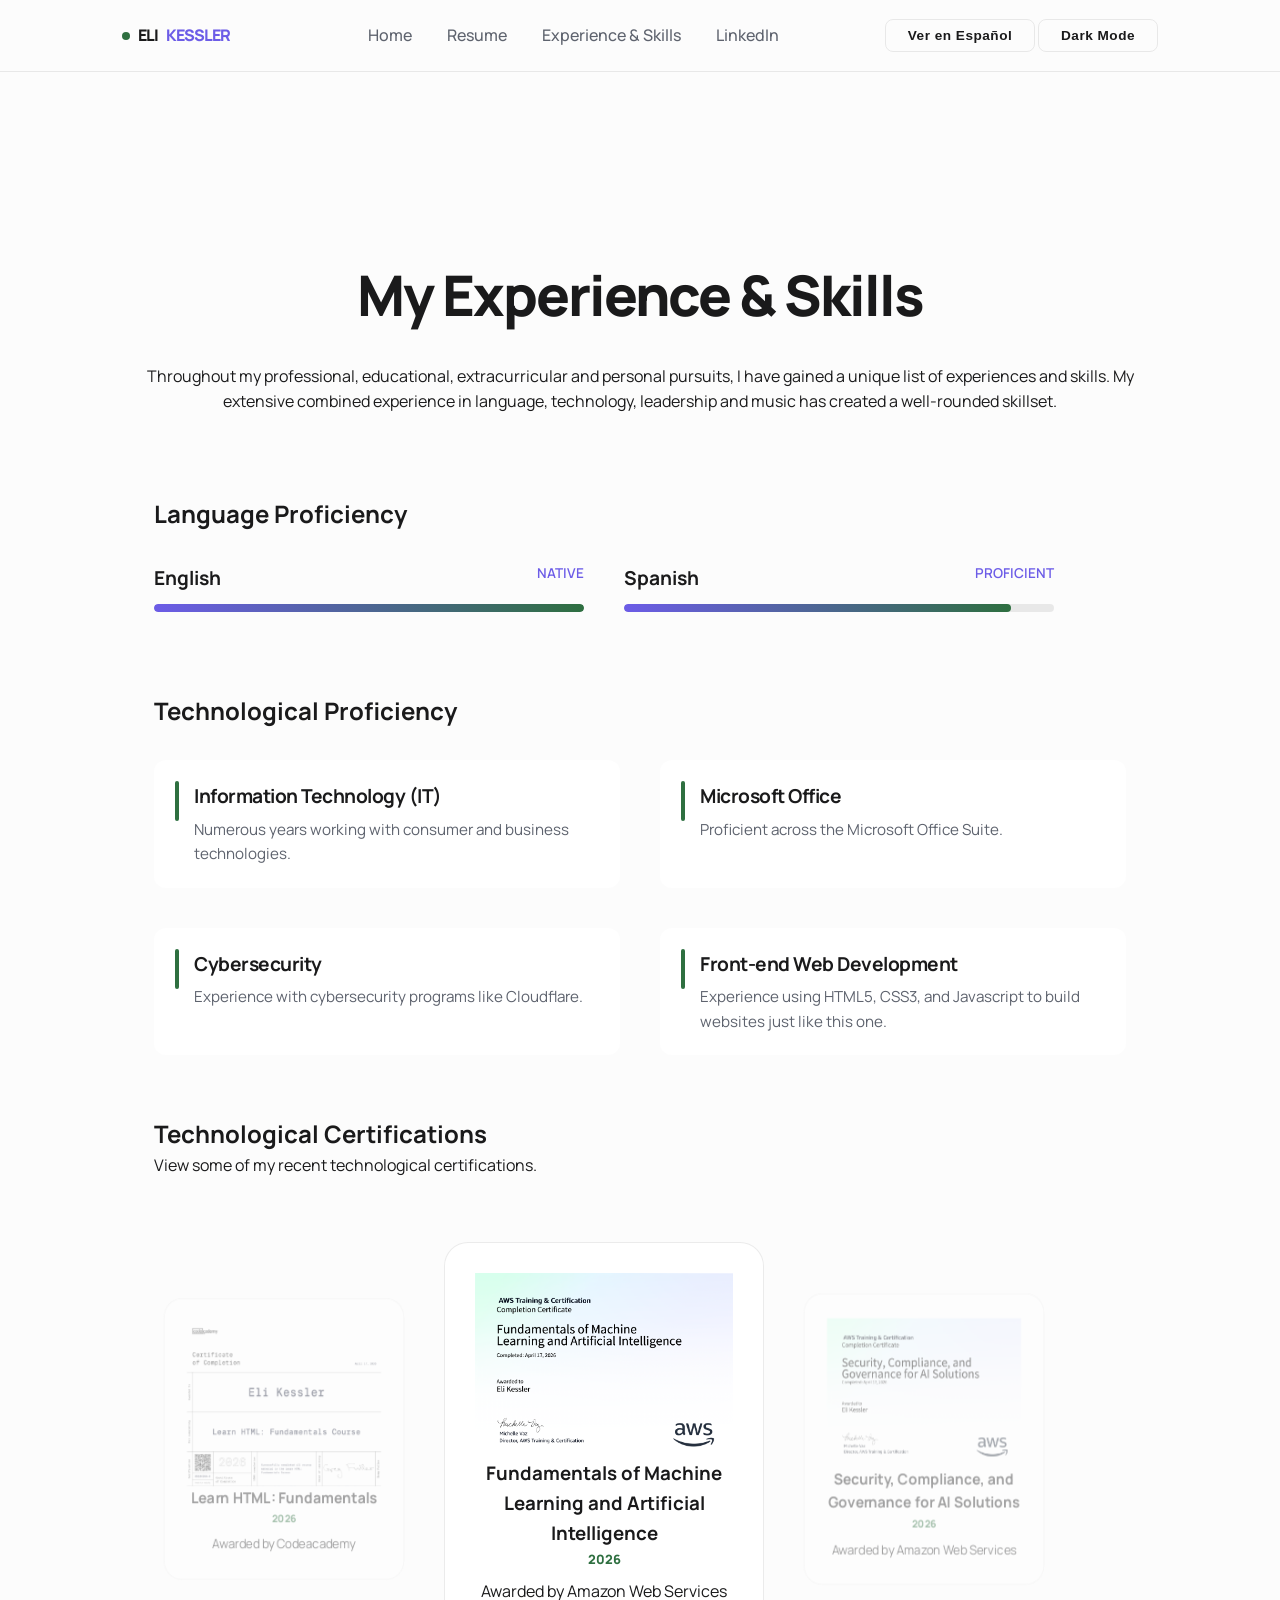
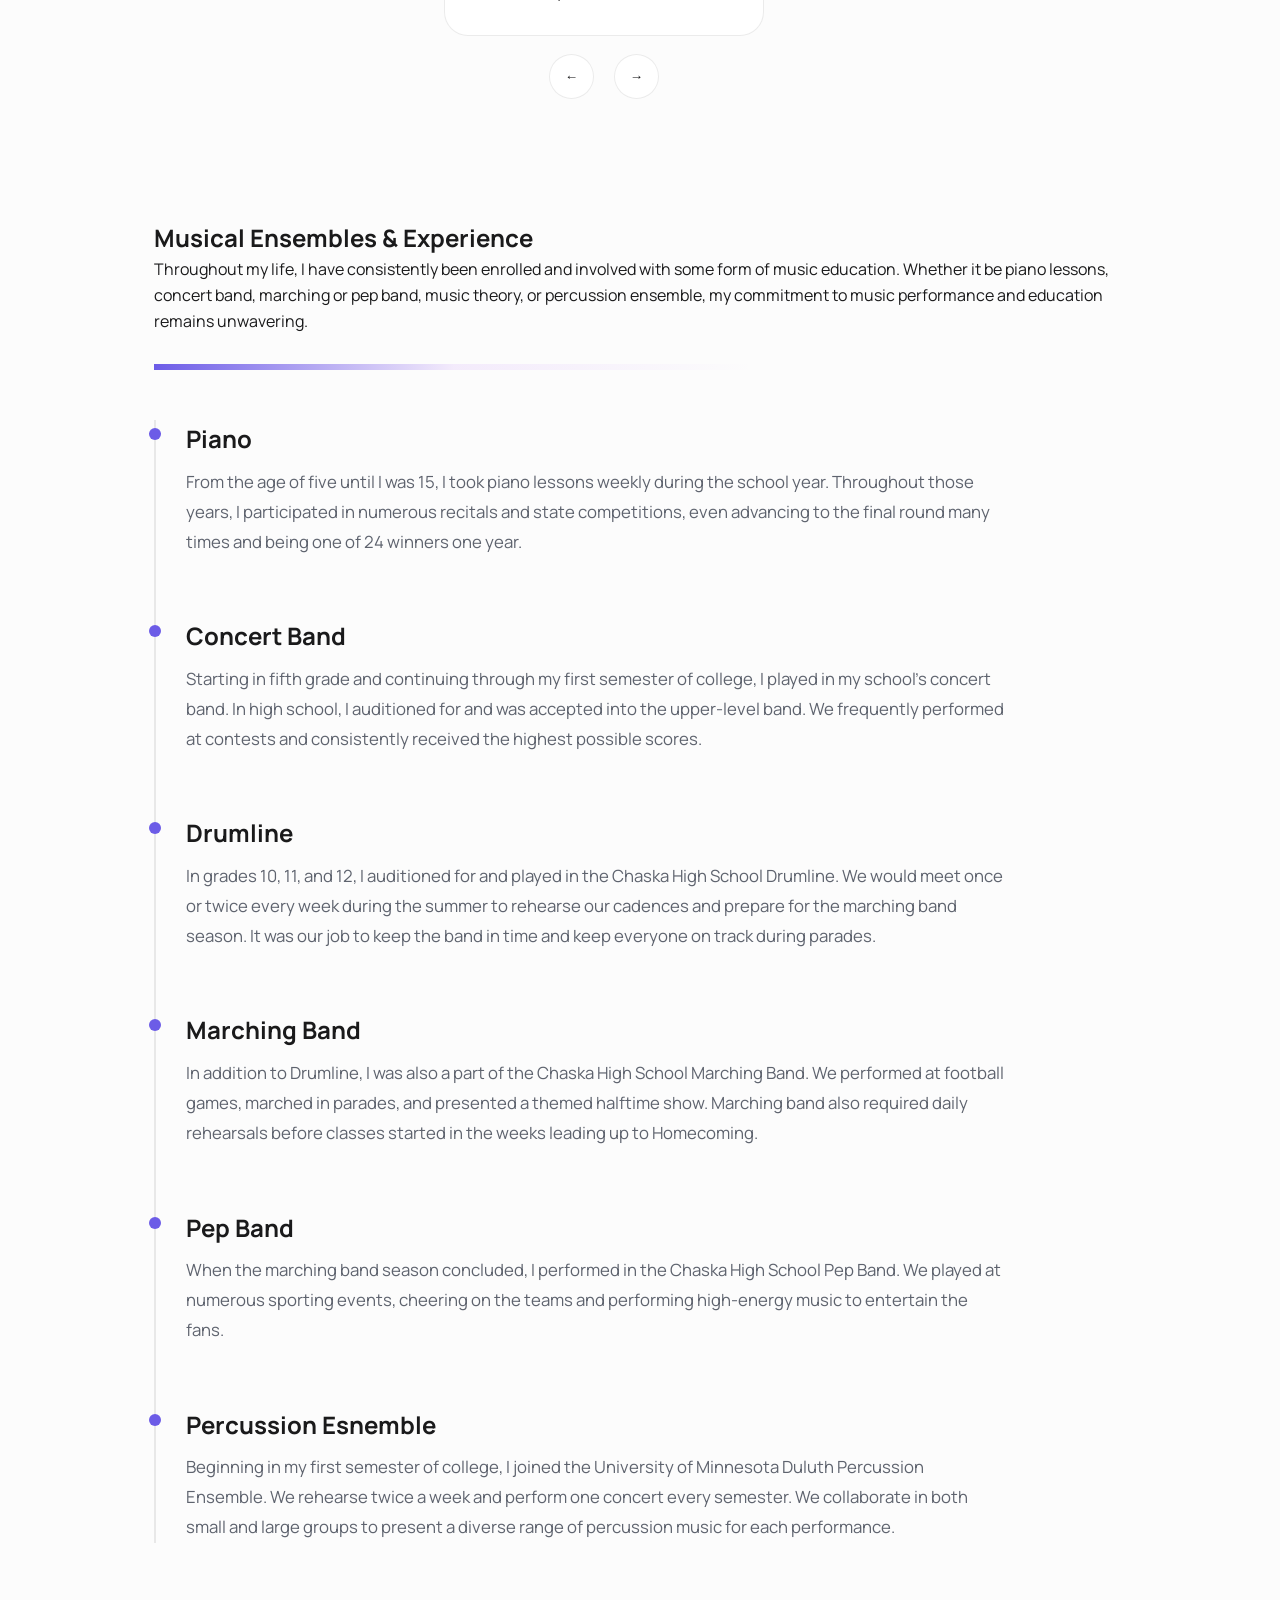
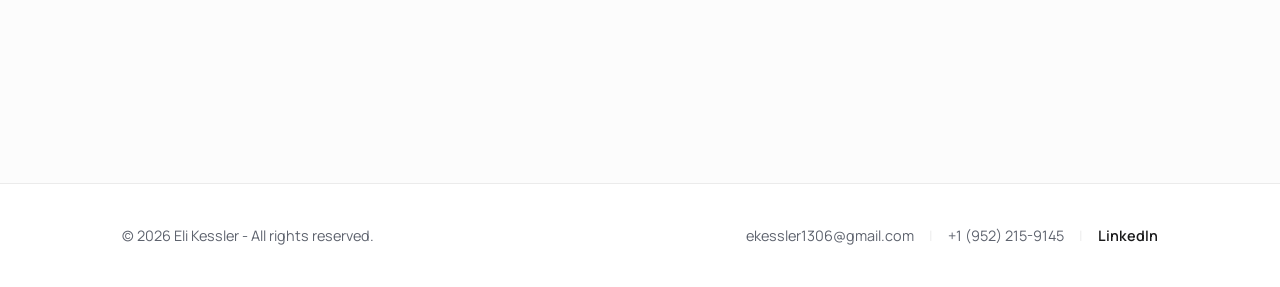
==== commit 2200f565: "Change header from 'Professional' to 'Technological' Certifications" ====
--- a/experience.html
+++ b/experience.html
@@ -134,10 +134,10 @@
 <div class="gallery-wrapper">
 
     <div class="section-header-music" style="margin-bottom: 40px;">
-        <h2 data-en="Professional Certifications" data-es="Certificaciones Profesionales">
-            Professional Certifications
+        <h2 data-en="Technological Certifications" data-es="Certificaciones Tecnológicos">
+            Technological Certifications
         </h2>
-        <p class="section-summary" data-en="View some of my recent technological certifications." data-es="Ve unos de mis certificaciónes technológicos recientes."> View some of my recent technological certifications.</p>
+        <p class="section-summary" data-en="View some of my recent technological certifications." data-es="Vea algunas de mis certificaciones tecnológicas recientes."> View some of my recent technological certifications.</p>
         <div class="header-line"></div>
     </div>
 <div class="gallery-wrapper">
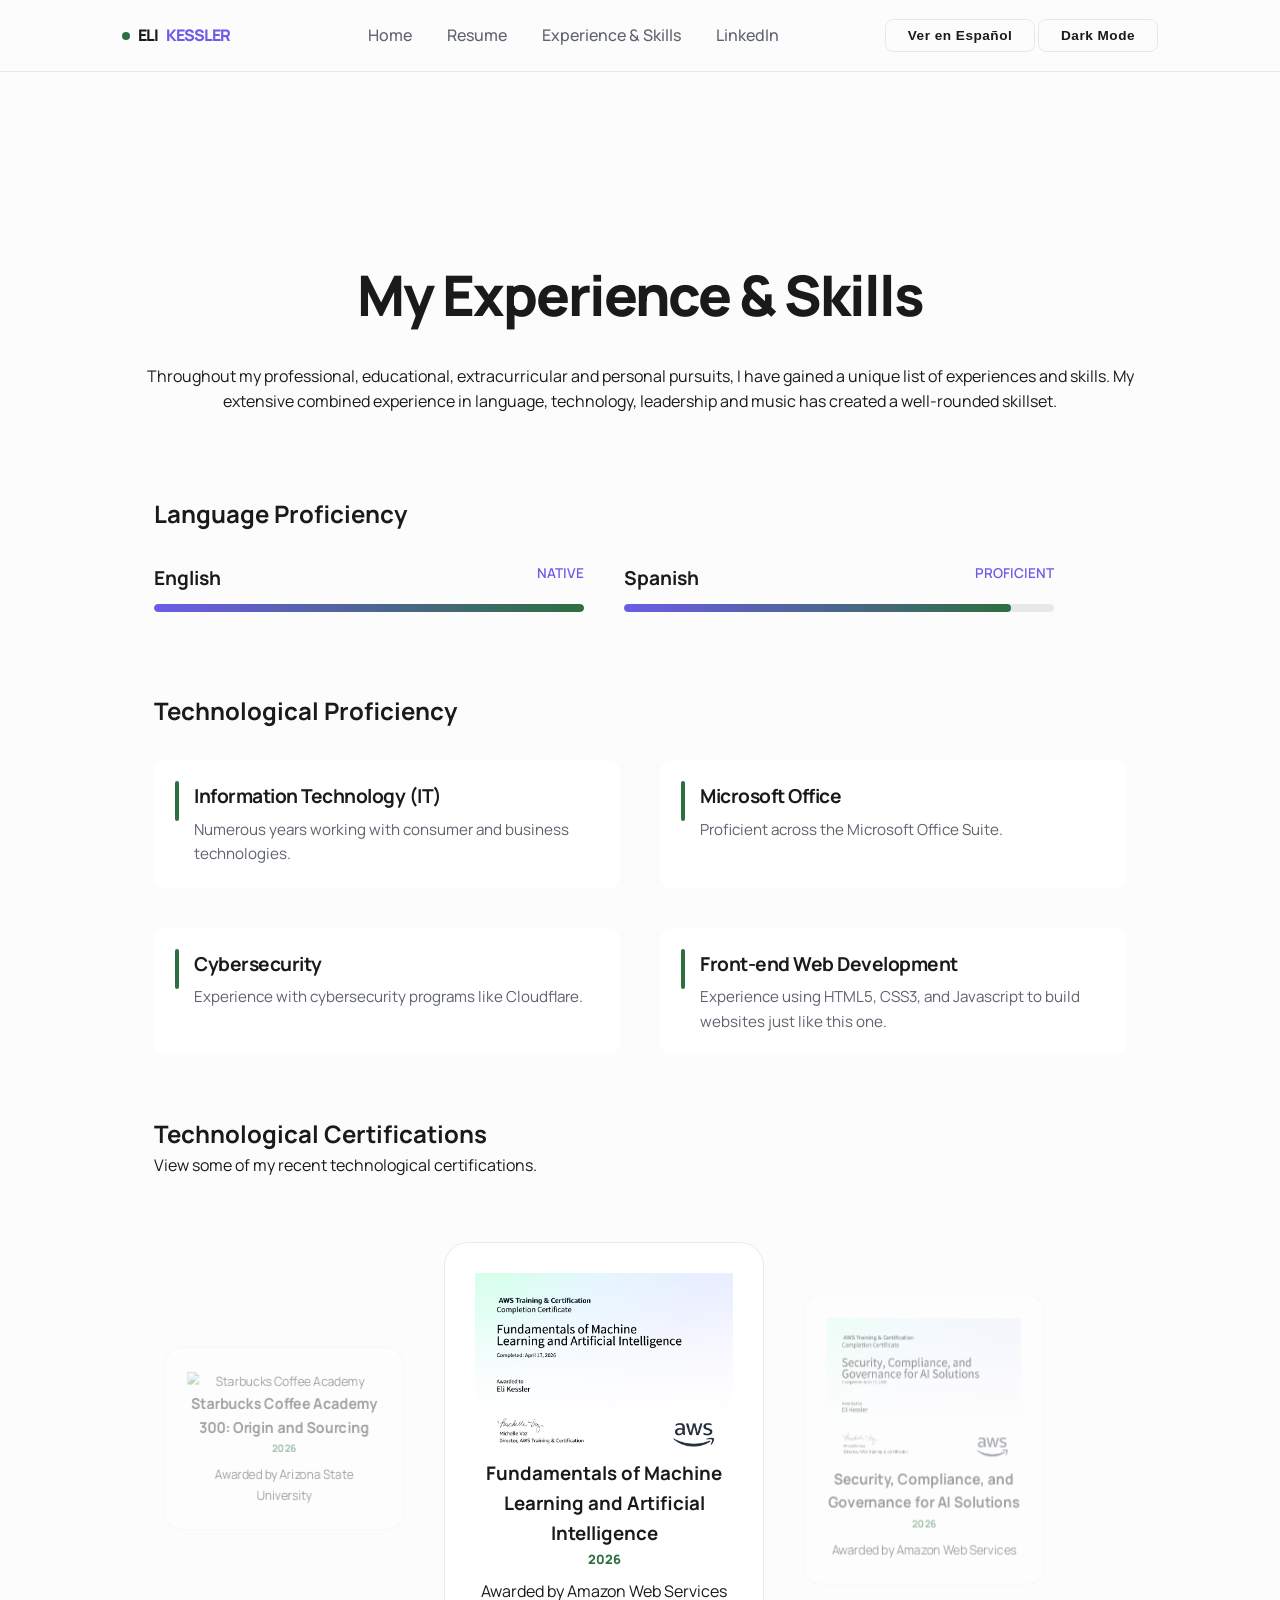
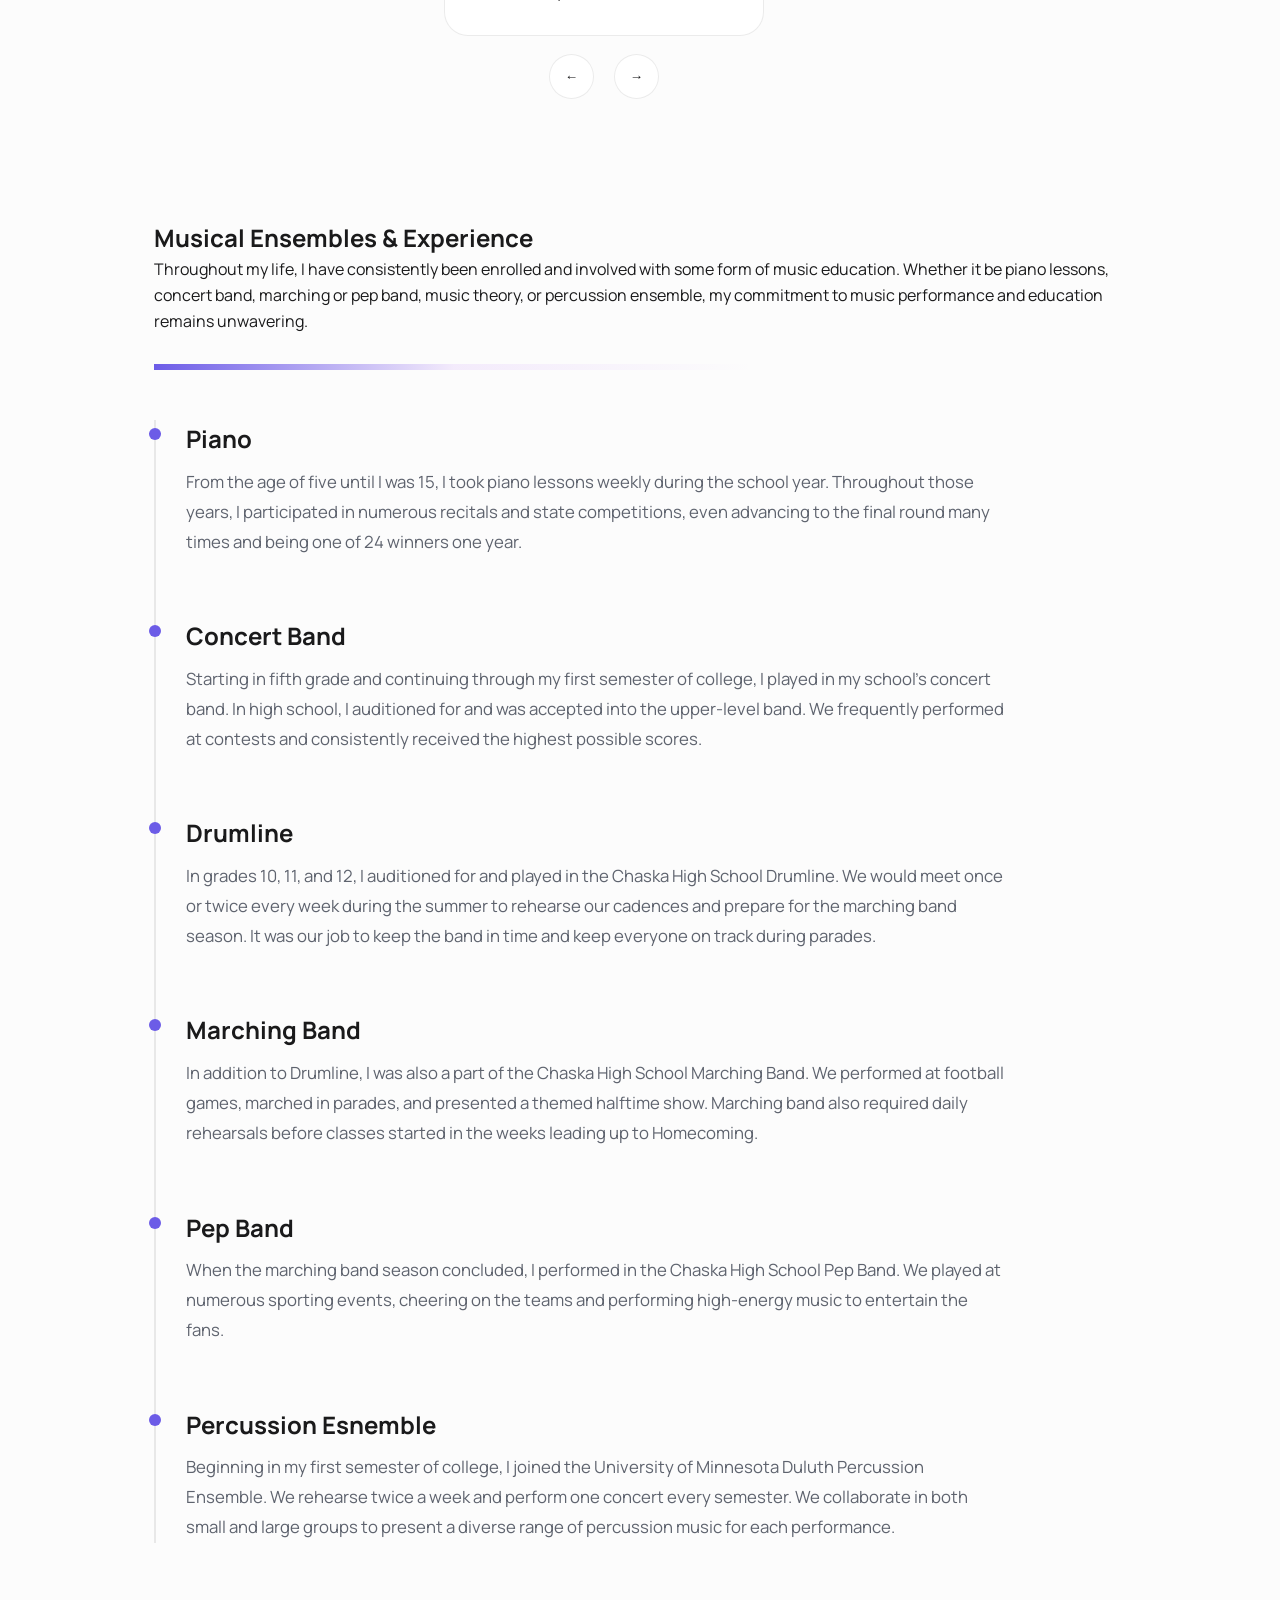
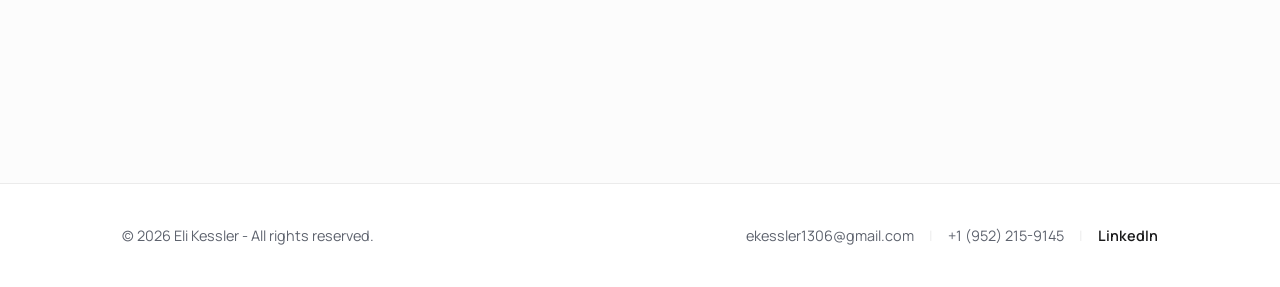
==== commit 2dbceb95: "Add Starbucks Coffee Academy badge to experience section" ====
--- a/experience.html
+++ b/experience.html
@@ -186,6 +186,12 @@
                 <span class="badge-year">2026</span>
                 <p data-en="Awarded by Codeacademy" data-es="Otorgado por Codeacademy"> Awarded by Codeacademy</p>
             </div>
+            <div class="badge-item hidden" data-index="5">
+                <img src="assets/Coffee1.png" alt="Starbucks Coffee Academy" class="badge-img">
+                <h3 data-en="Starbucks Coffee Academy 300: Origin and Sourcing" data-es="Starbucks Coffee Academy 300: Origen y abastecimiento">Starbucks Coffee Academy 300: Origin and Sourcing</h3>
+                <span class="badge-year">2026</span>
+                <p data-en="Awarded by Arizona State University" data-es="Otorgado por la Universidad Estatal de Arizona"> Awarded by Arizona State University</p>
+            </div>
         </div>
     </div>
 </div>
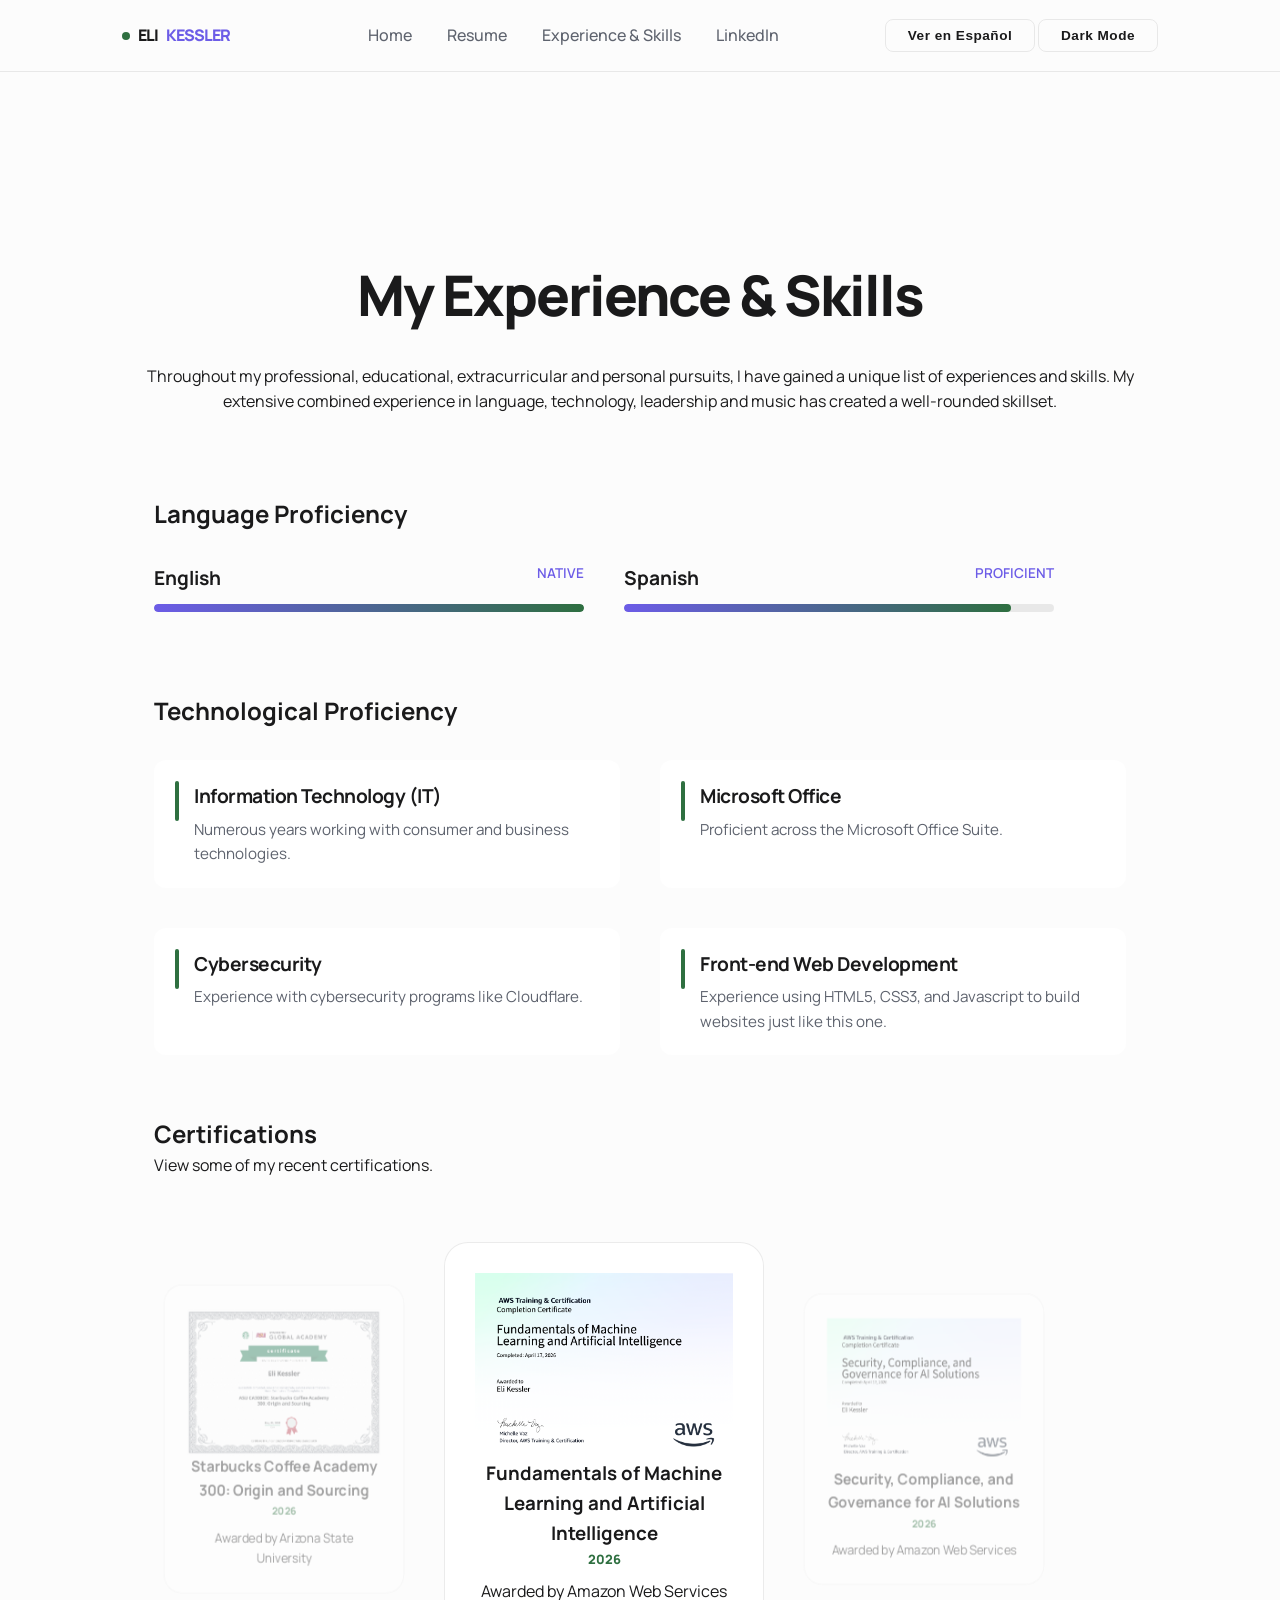
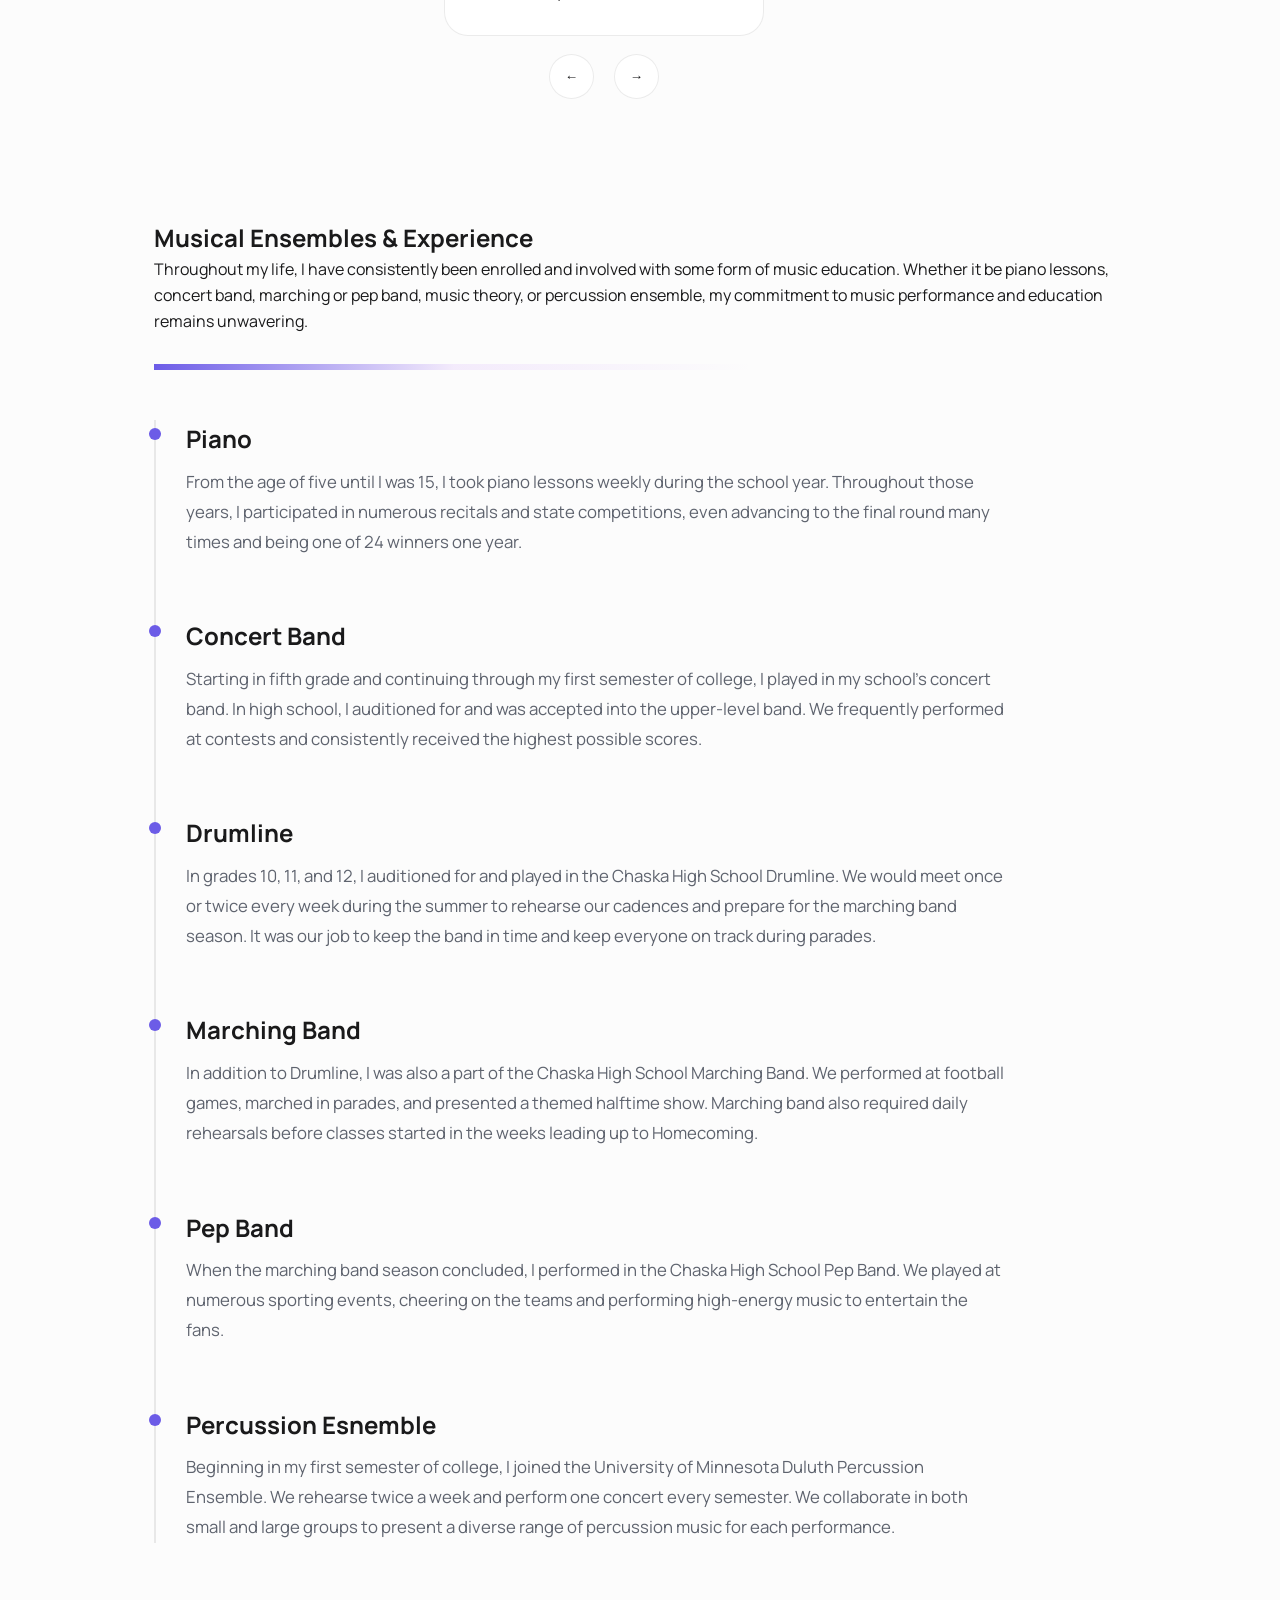
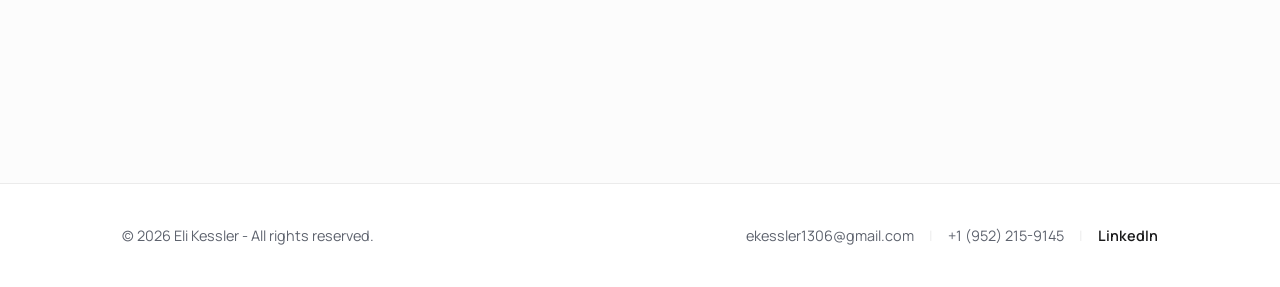
==== commit 1fe4bcfd: "Update experience.html" ====
--- a/experience.html
+++ b/experience.html
@@ -134,10 +134,10 @@
 <div class="gallery-wrapper">
 
     <div class="section-header-music" style="margin-bottom: 40px;">
-        <h2 data-en="Technological Certifications" data-es="Certificaciones Tecnológicos">
-            Technological Certifications
+        <h2 data-en="Certifications" data-es="Certificaciones">
+            Certifications
         </h2>
-        <p class="section-summary" data-en="View some of my recent technological certifications." data-es="Vea algunas de mis certificaciones tecnológicas recientes."> View some of my recent technological certifications.</p>
+        <p class="section-summary" data-en="View some of my recent certifications." data-es="Vea algunas de mis certificaciones recientes."> View some of my recent certifications.</p>
         <div class="header-line"></div>
     </div>
 <div class="gallery-wrapper">
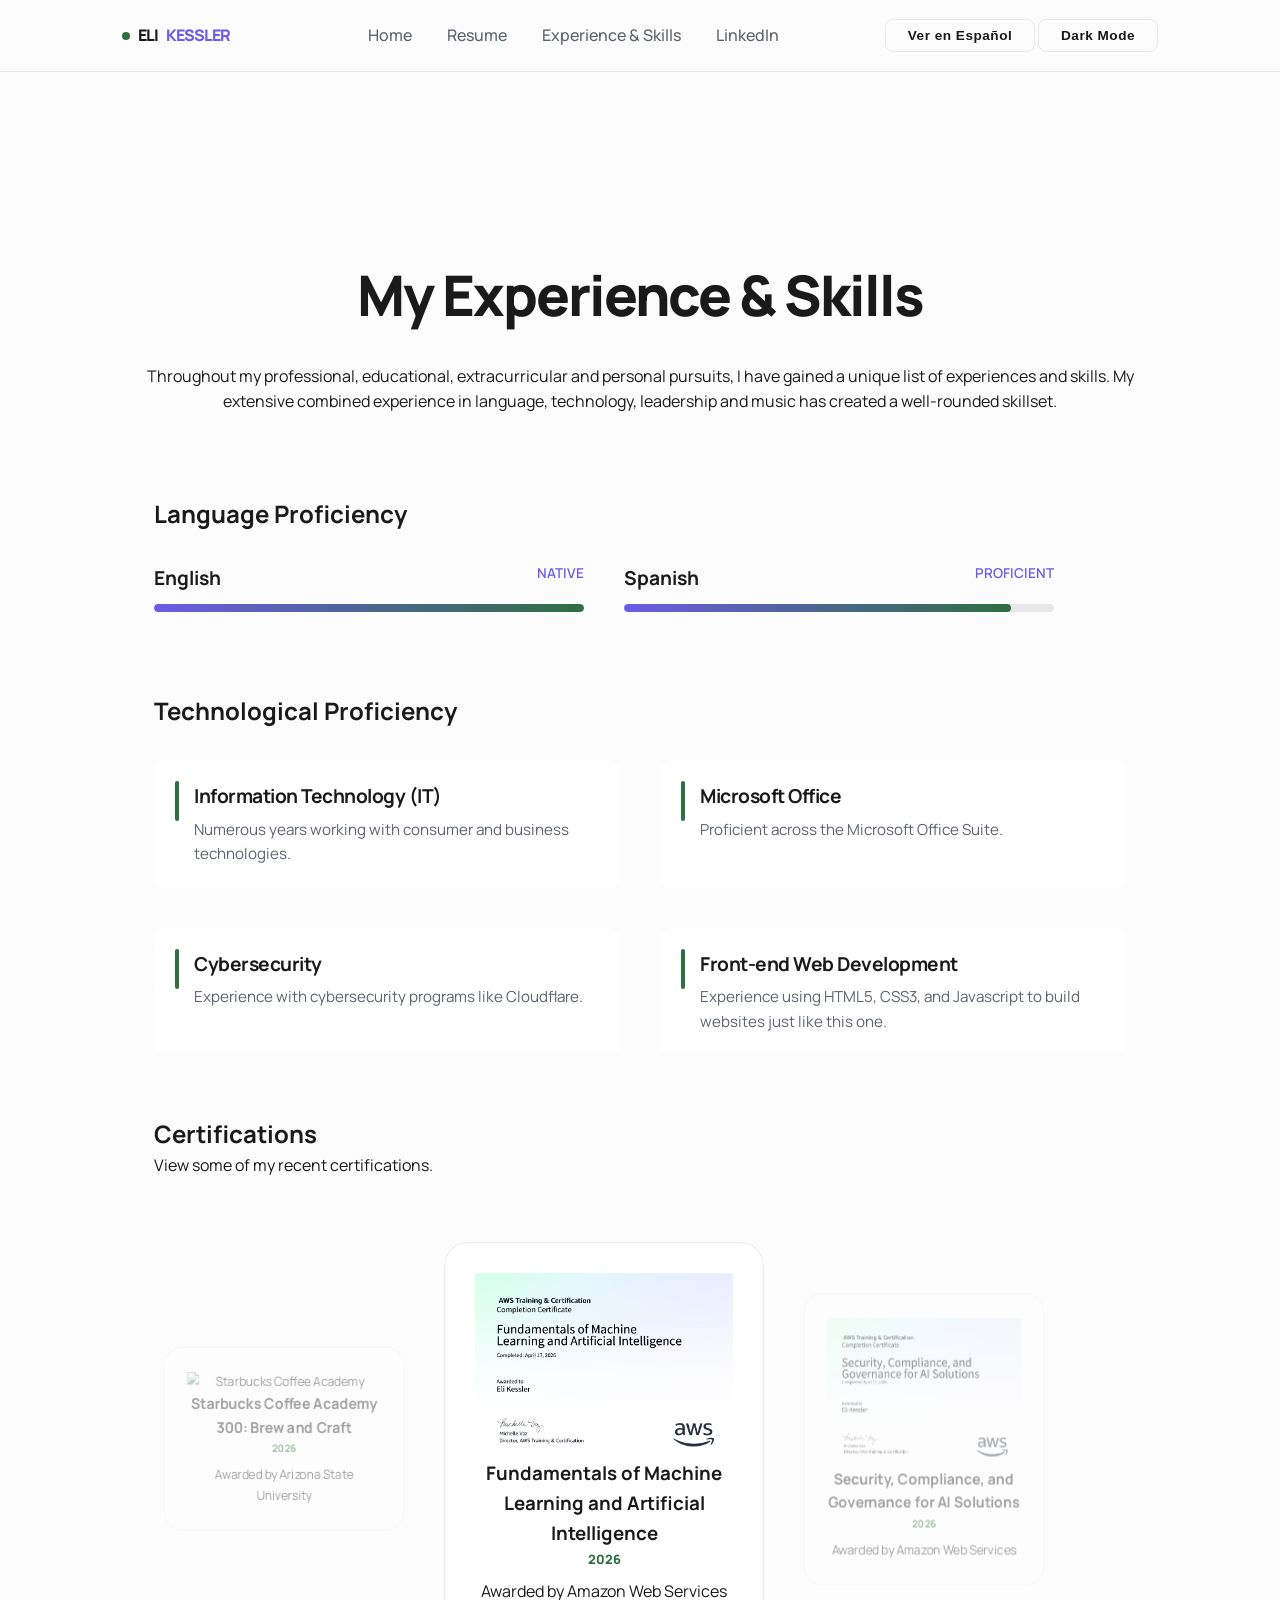
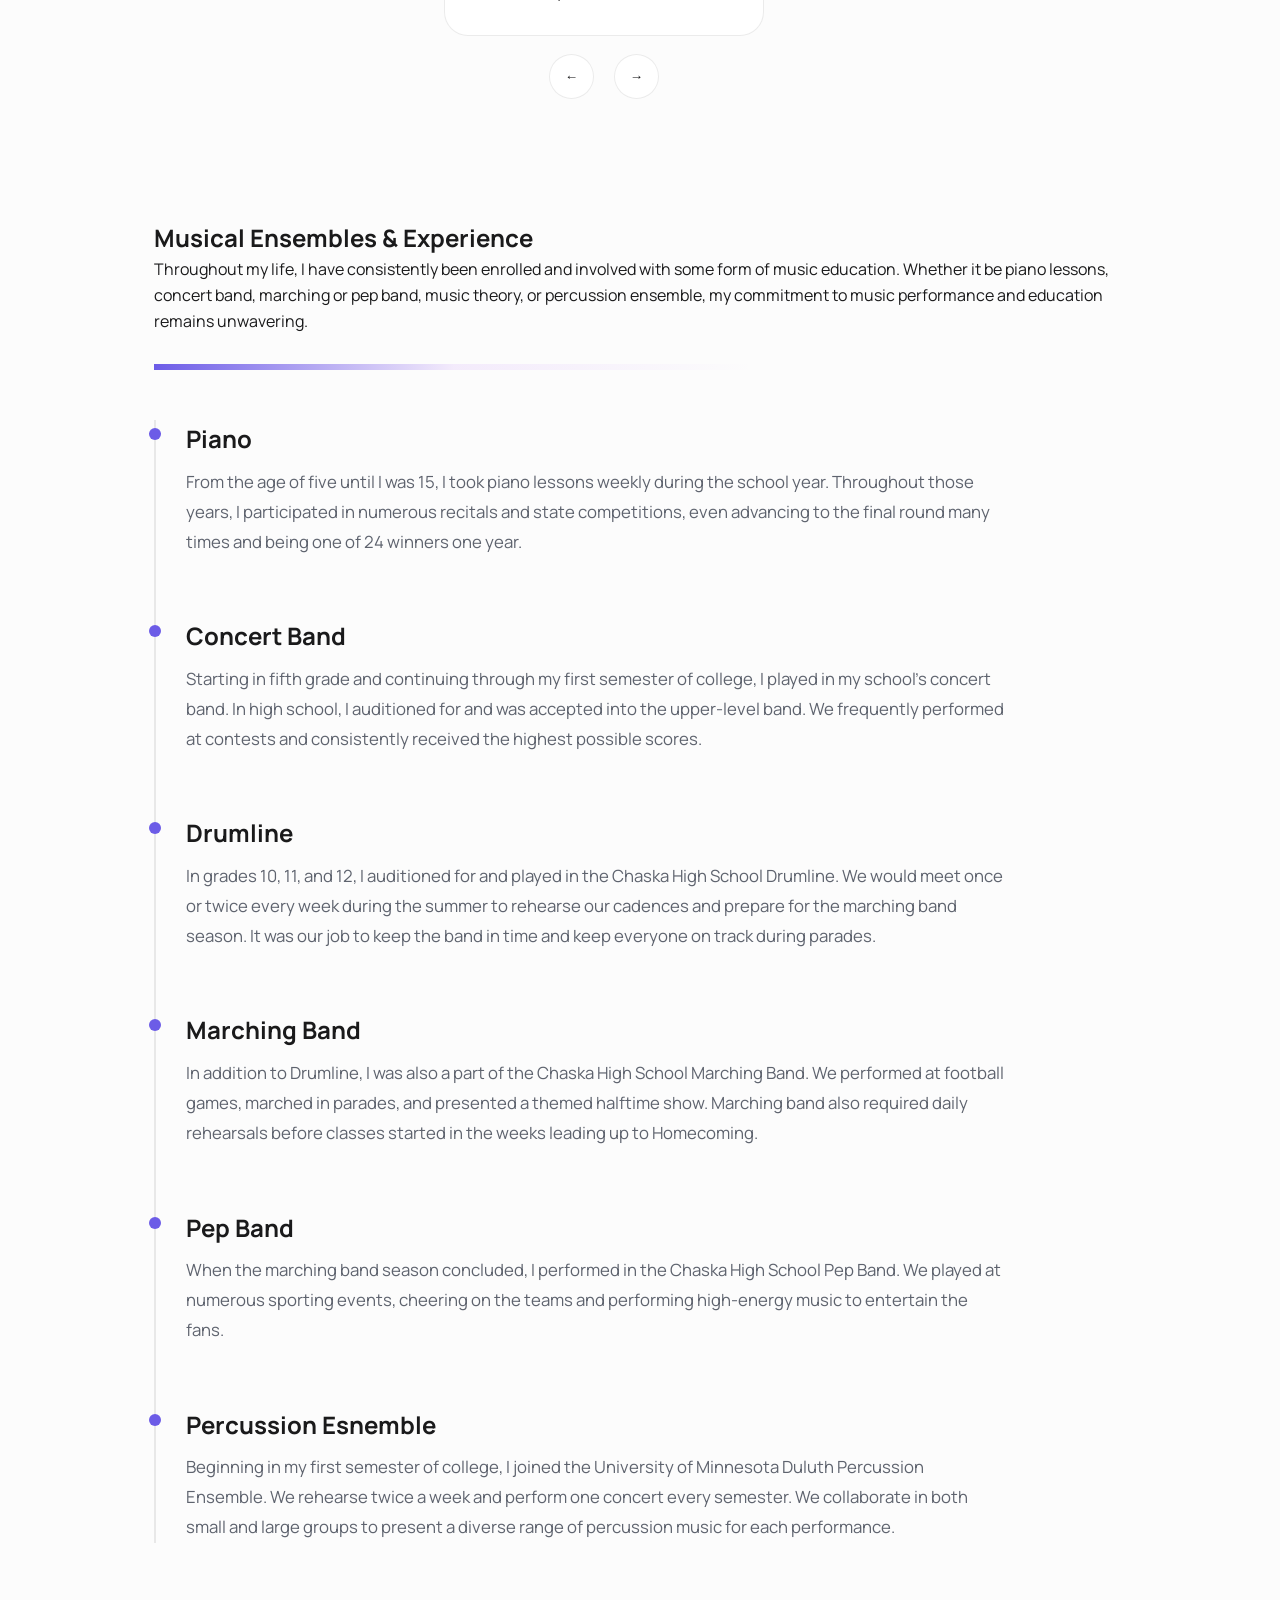
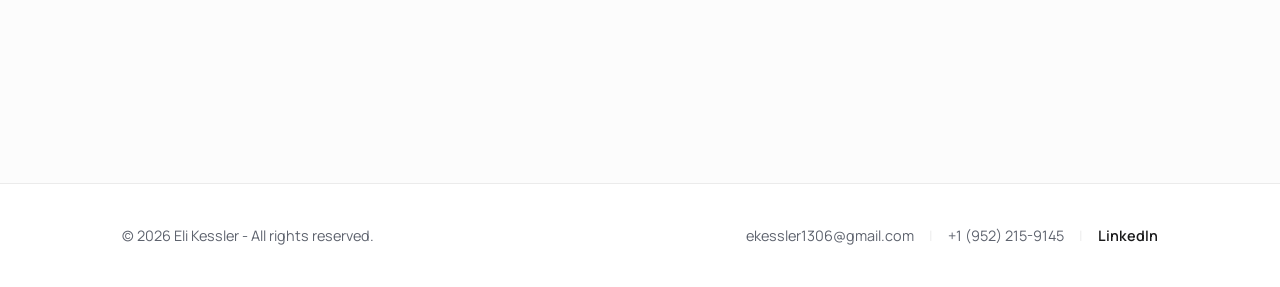
==== commit 731efada: "Update experience.html" ====
--- a/experience.html
+++ b/experience.html
@@ -192,6 +192,12 @@
                 <span class="badge-year">2026</span>
                 <p data-en="Awarded by Arizona State University" data-es="Otorgado por la Universidad Estatal de Arizona"> Awarded by Arizona State University</p>
             </div>
+             <div class="badge-item hidden" data-index="5">
+                <img src="assets/Coffee2.png" alt="Starbucks Coffee Academy" class="badge-img">
+                <h3 data-en="Starbucks Coffee Academy 300: Brew and Craft" data-es="Starbucks Coffee Academy 300: Elaboración y Artesanía">Starbucks Coffee Academy 300: Brew and Craft</h3>
+                <span class="badge-year">2026</span>
+                <p data-en="Awarded by Arizona State University" data-es="Otorgado por la Universidad Estatal de Arizona"> Awarded by Arizona State University</p>
+            </div>
         </div>
     </div>
 </div>
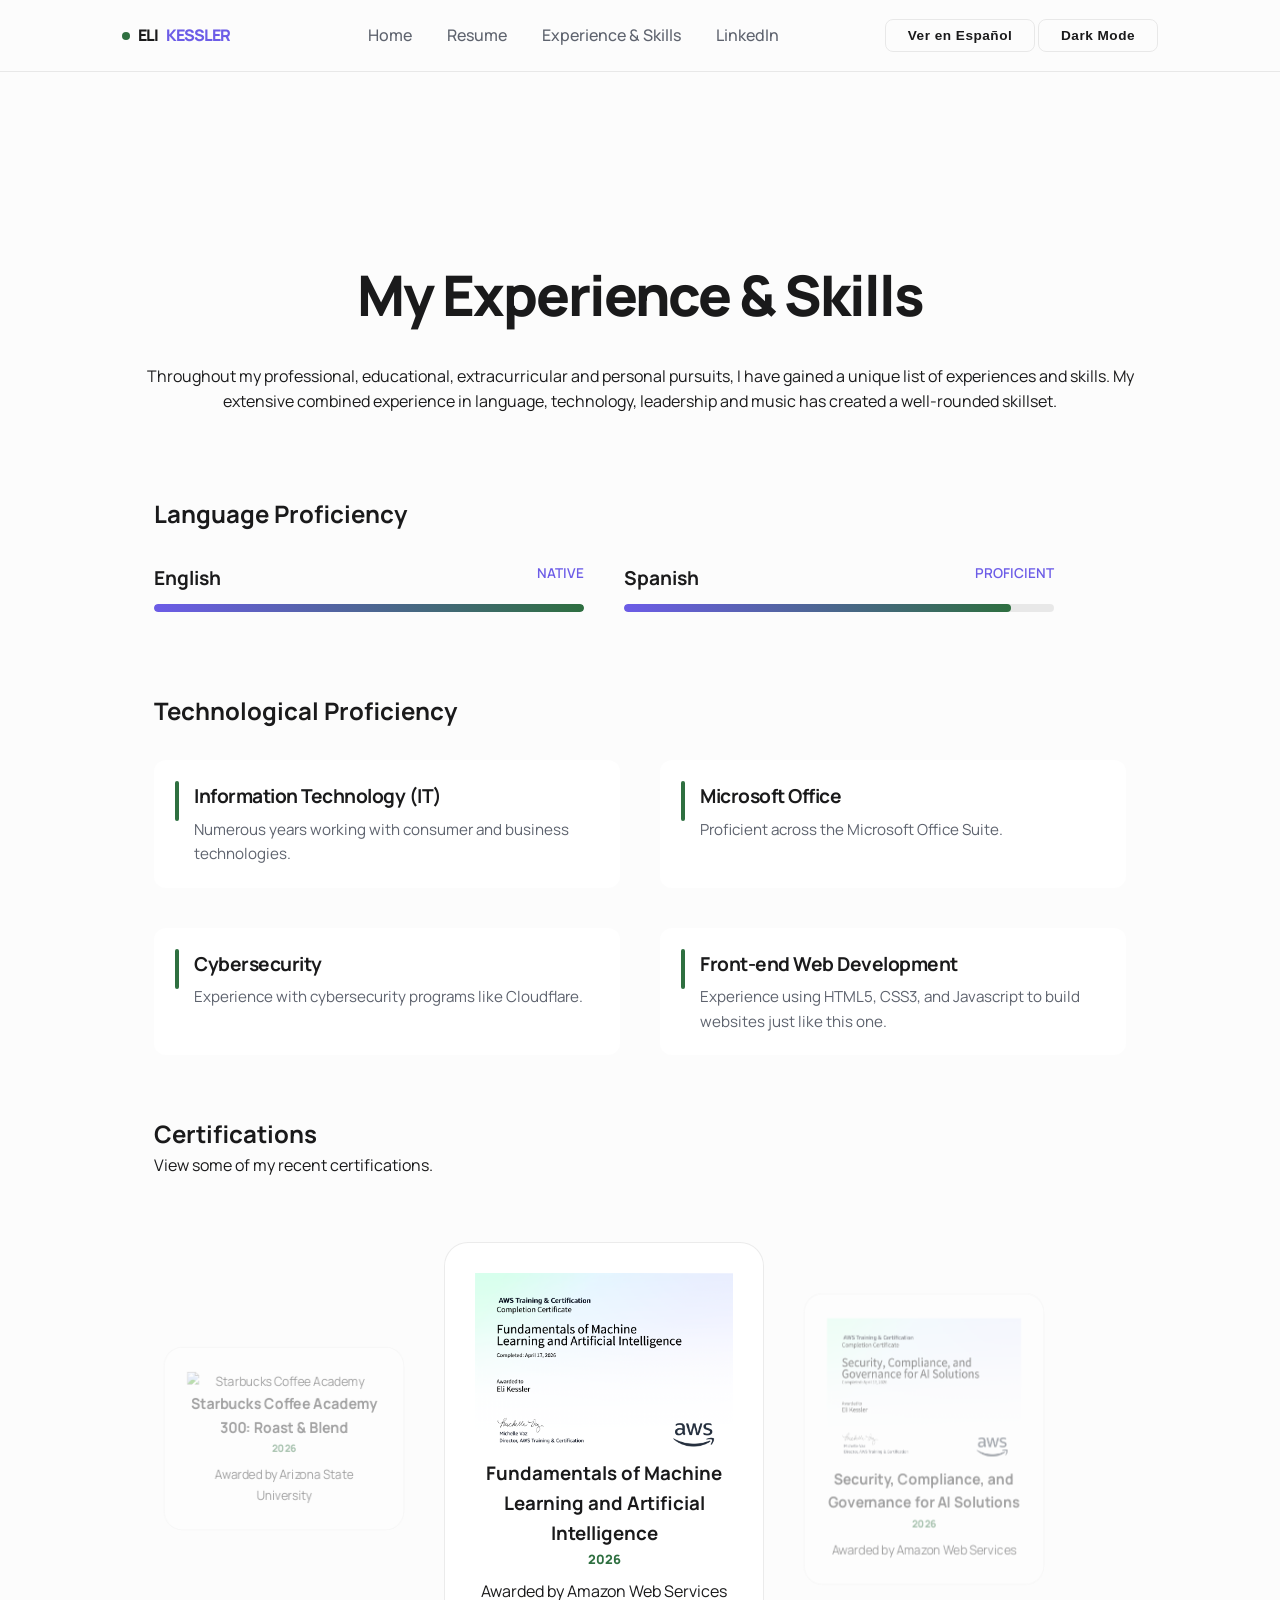
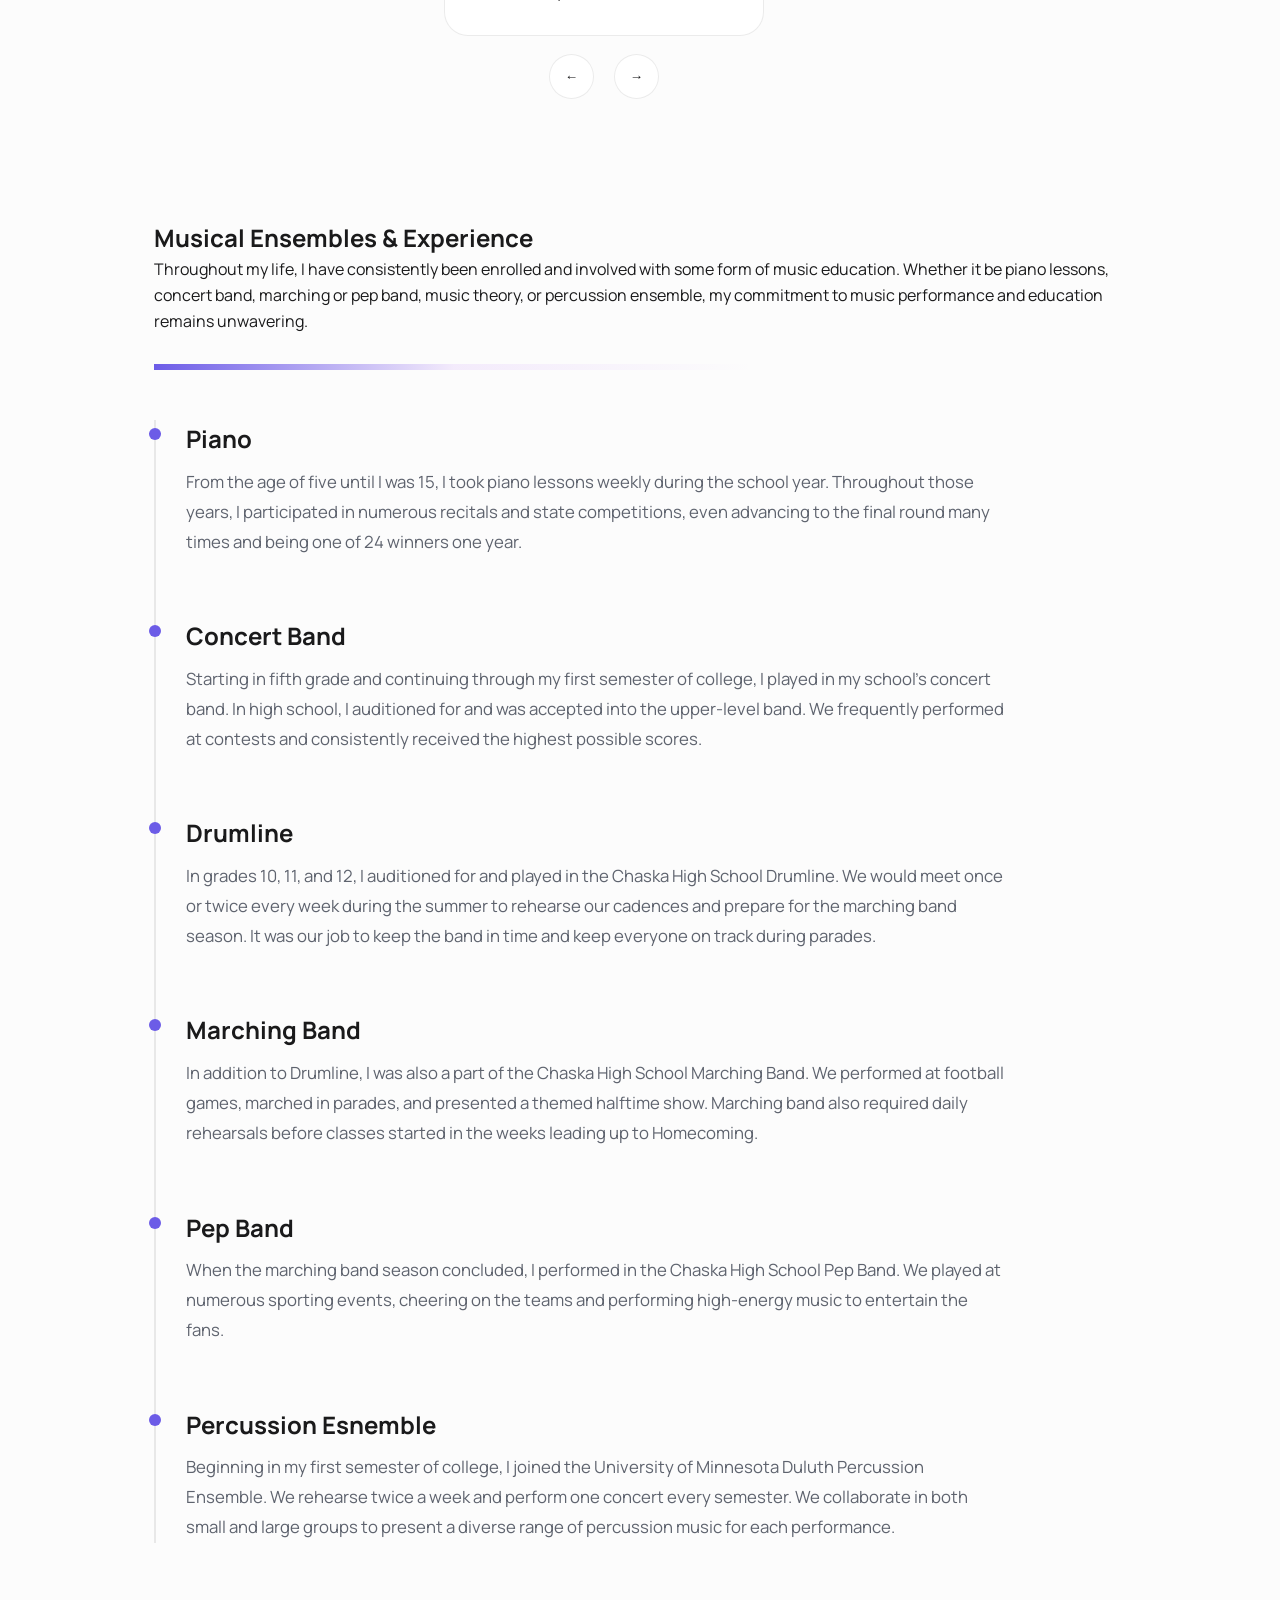
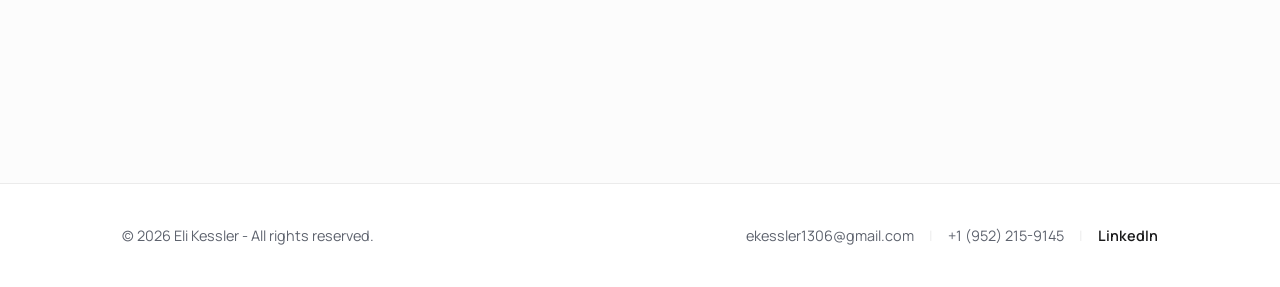
==== commit a0715ce9: "Update experience.html" ====
--- a/experience.html
+++ b/experience.html
@@ -198,6 +198,12 @@
                 <span class="badge-year">2026</span>
                 <p data-en="Awarded by Arizona State University" data-es="Otorgado por la Universidad Estatal de Arizona"> Awarded by Arizona State University</p>
             </div>
+            <div class="badge-item hidden" data-index="5">
+                <img src="assets/Coffee3.png" alt="Starbucks Coffee Academy" class="badge-img">
+                <h3 data-en="Starbucks Coffee Academy 300: Roast & Blend" data-es="Starbucks Coffee Academy 300: Tostado y mezcla">Starbucks Coffee Academy 300: Roast & Blend</h3>
+                <span class="badge-year">2026</span>
+                <p data-en="Awarded by Arizona State University" data-es="Otorgado por la Universidad Estatal de Arizona"> Awarded by Arizona State University</p>
+            </div>
         </div>
     </div>
 </div>
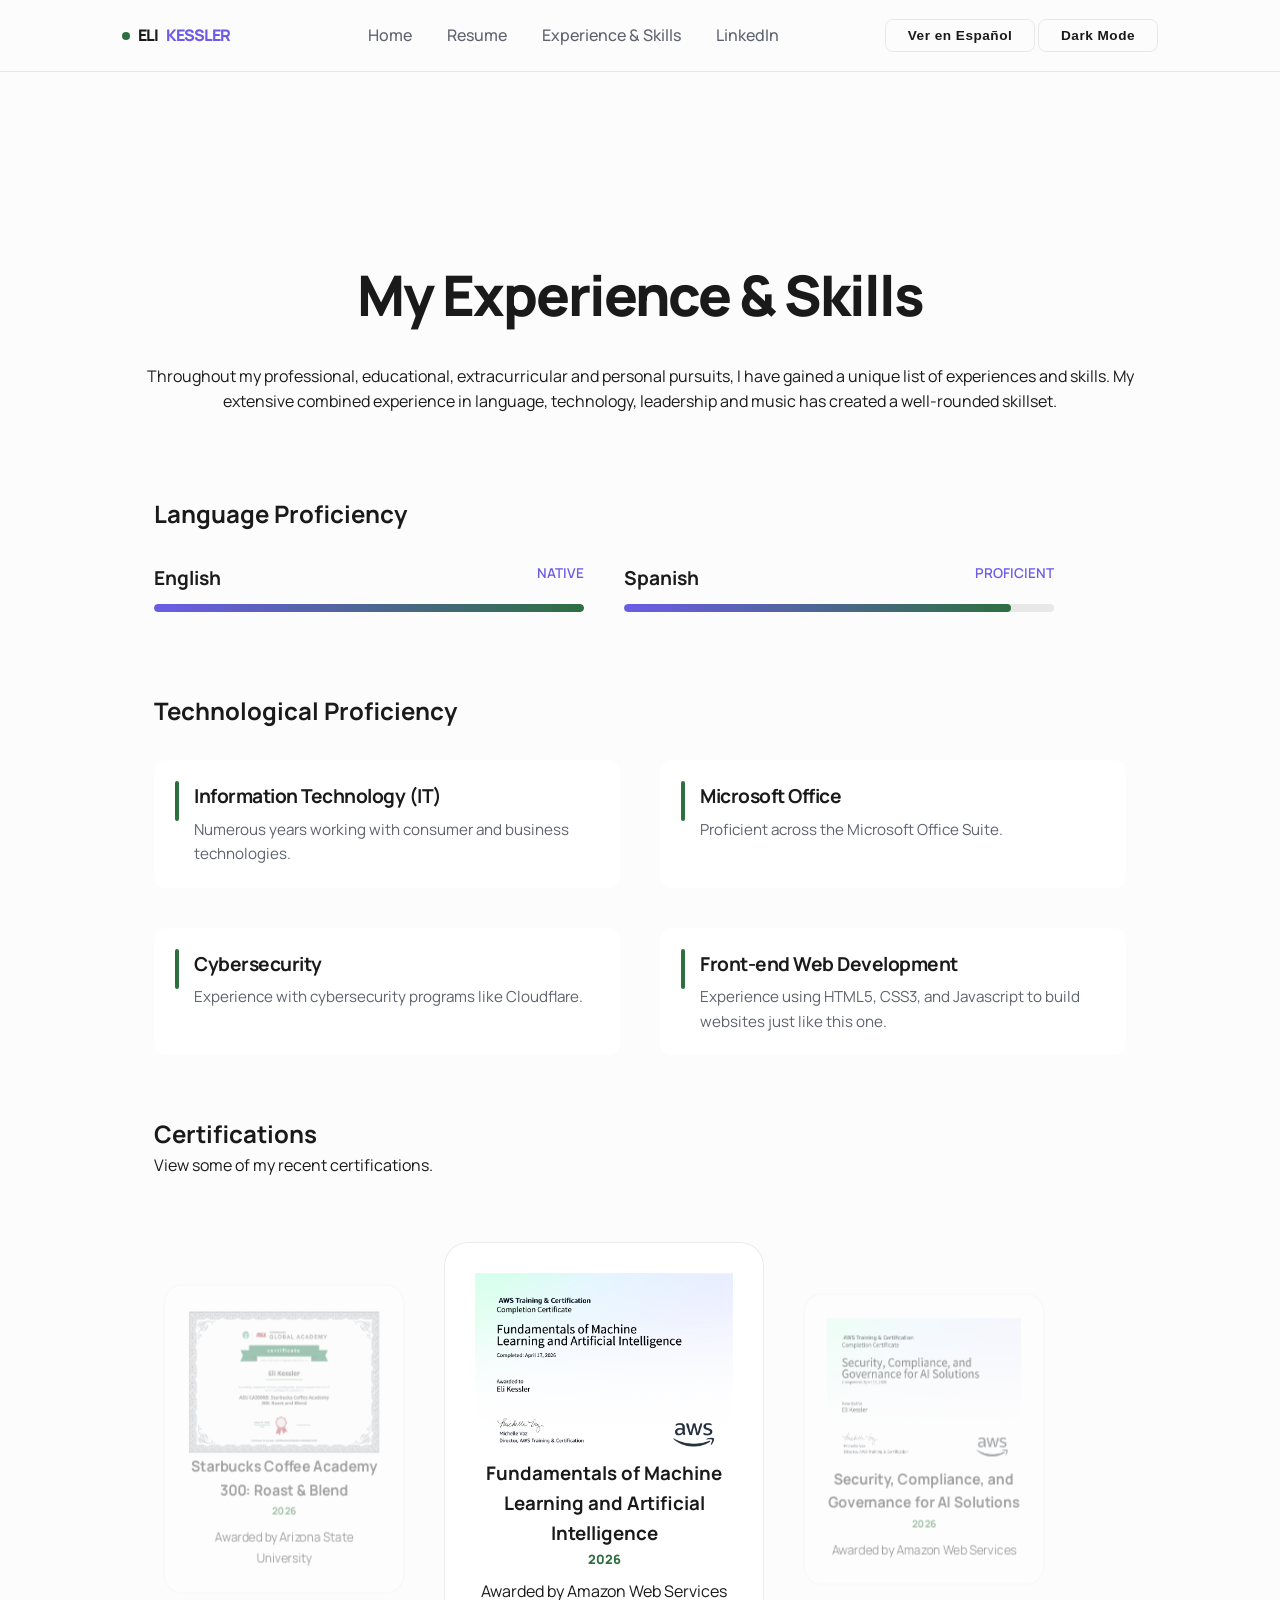
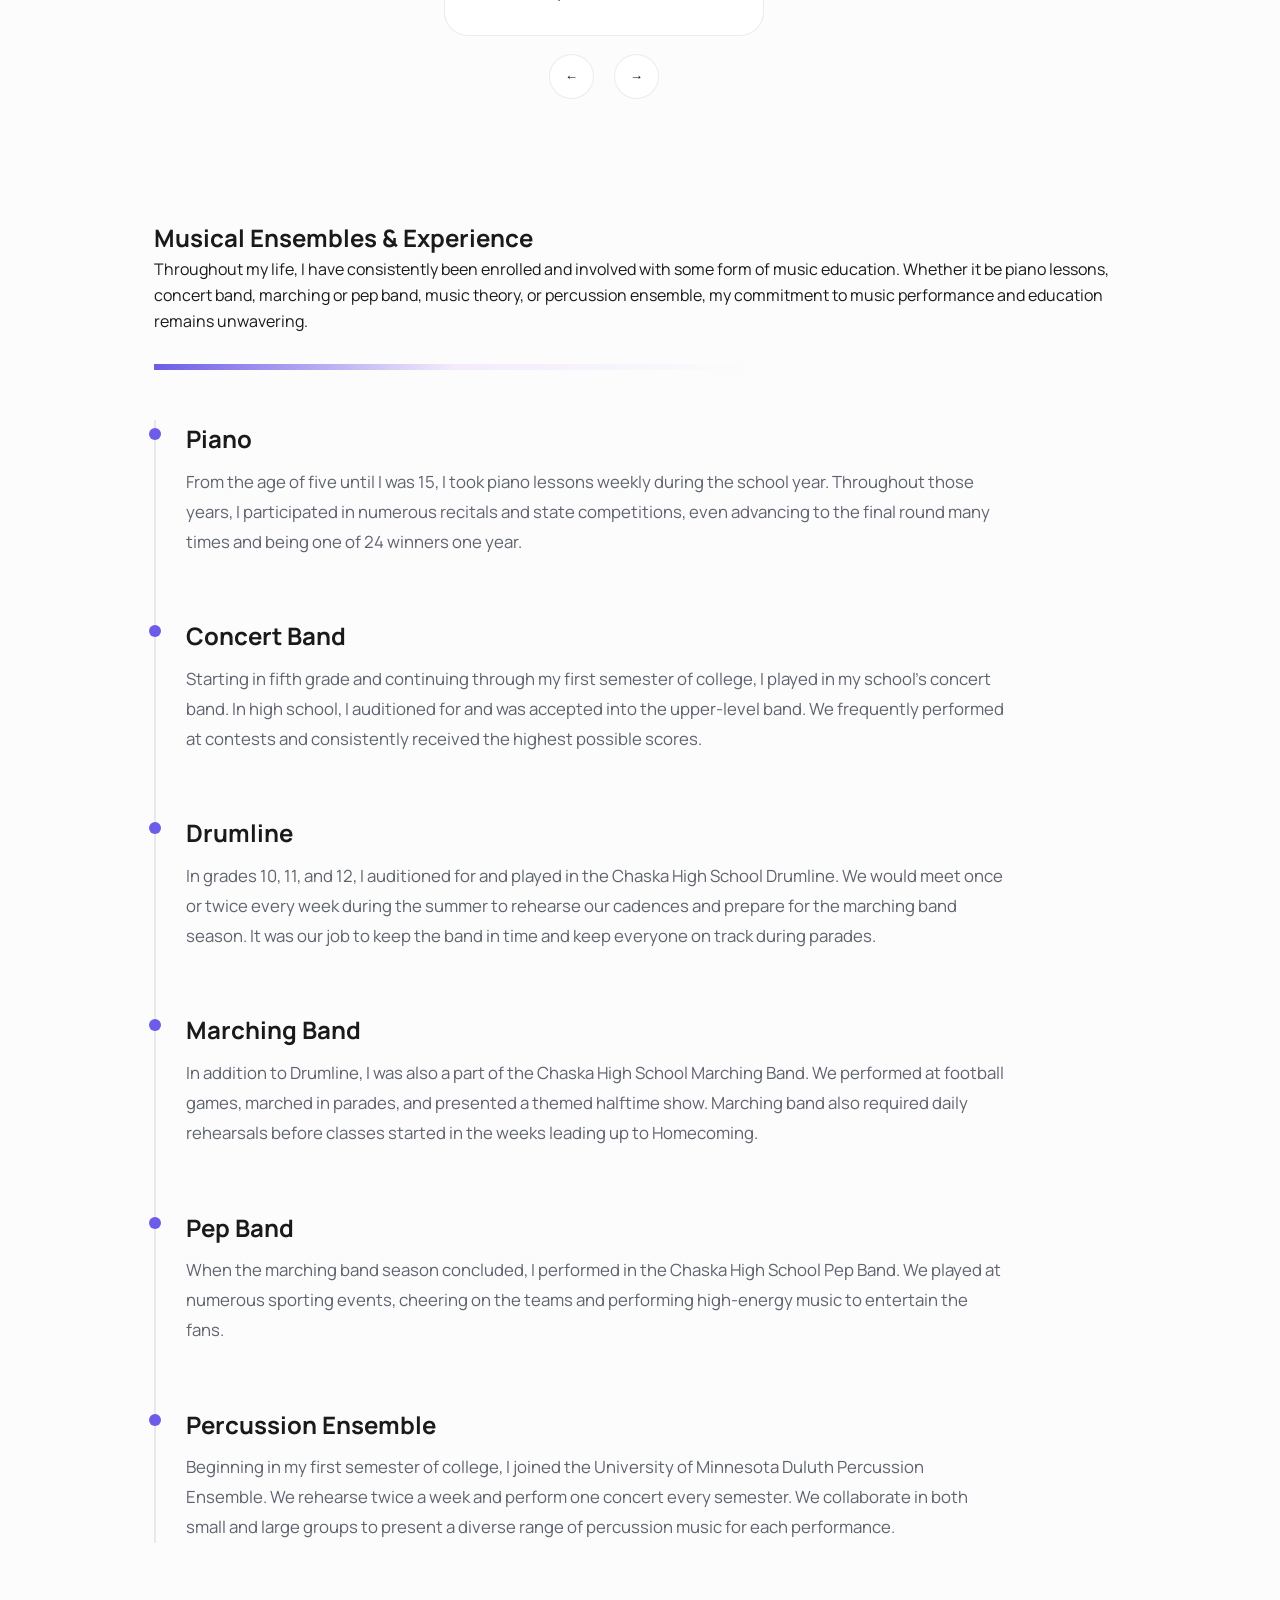
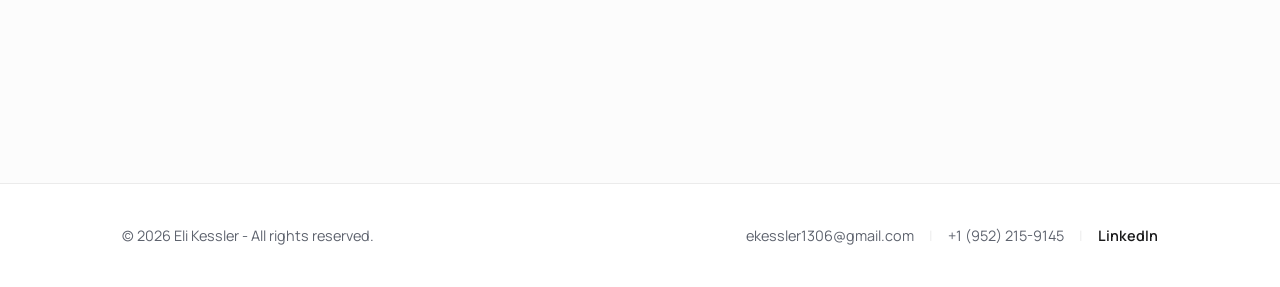
==== commit fc63210e: "Update experience.html" ====
--- a/experience.html
+++ b/experience.html
@@ -259,7 +259,7 @@
         </div>
                 <div class="music-item">
             <div class="music-header">
-                <h3 data-en="Percussion Esnemble" data-es="Conjunto de Percusión">Percussion Ensemble</h3>
+                <h3 data-en="Percussion Ensemble" data-es="Conjunto de Percusión">Percussion Ensemble</h3>
             </div>
             <div class="music-content">
                 <p data-en="Beginning in my first semester of college, I joined the University of Minnesota Duluth Percussion Ensemble. We rehearse twice a week and perform one concert every semester. We collaborate in both small and large groups to present a diverse range of percussion music for each performance." data-es="Desde mi primer semestre en la universidad, me uní al Conjúnto de Percusión de la Universidad de Minnesota Duluth. Ensayamos dos veces por semana y realizamos un concierto cada semestre. Colaboramos tanto en grupos pequeños como grandes para presentar una amplia gama de música de percusión en cada función.">Beginning in my first semester of college, I joined the University of Minnesota Duluth Percussion Ensemble. We rehearse twice a week and perform one concert every semester. We collaborate in both small and large groups to present a diverse range of percussion music for each performance.</p>
